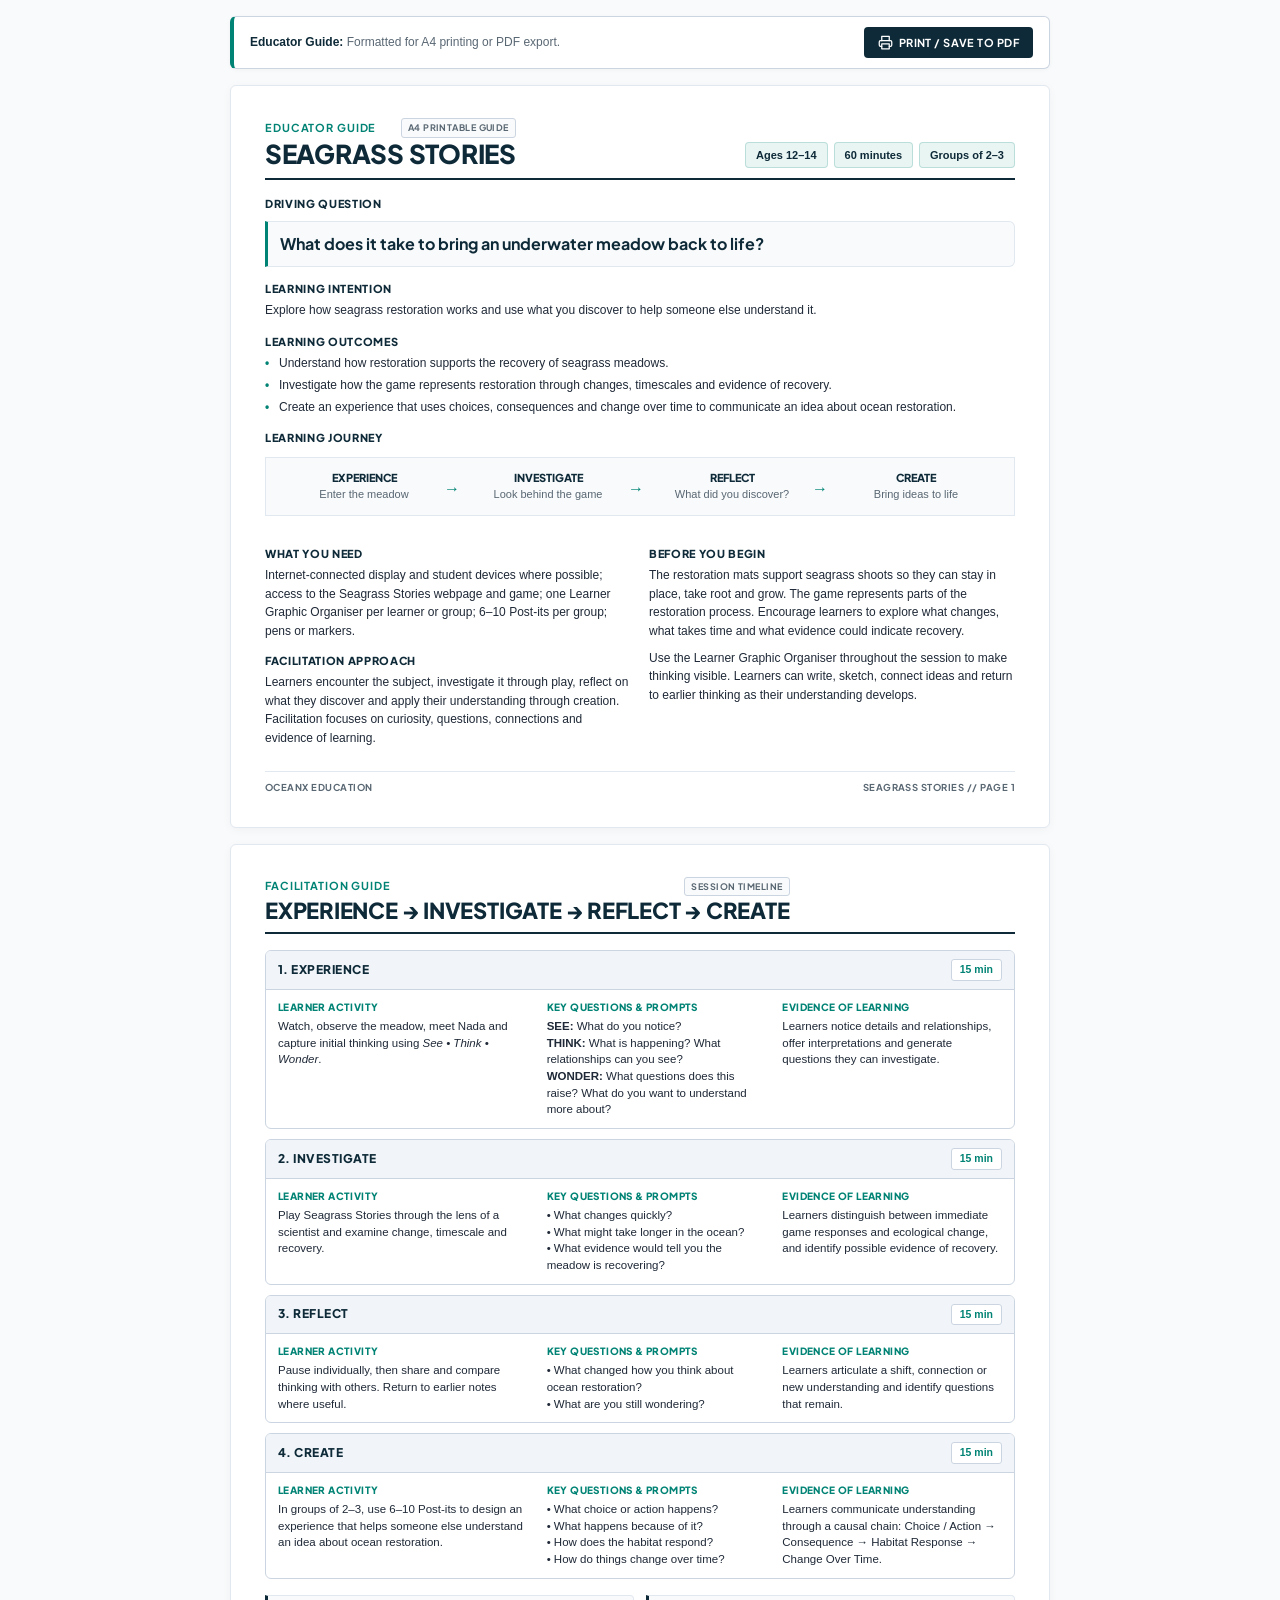
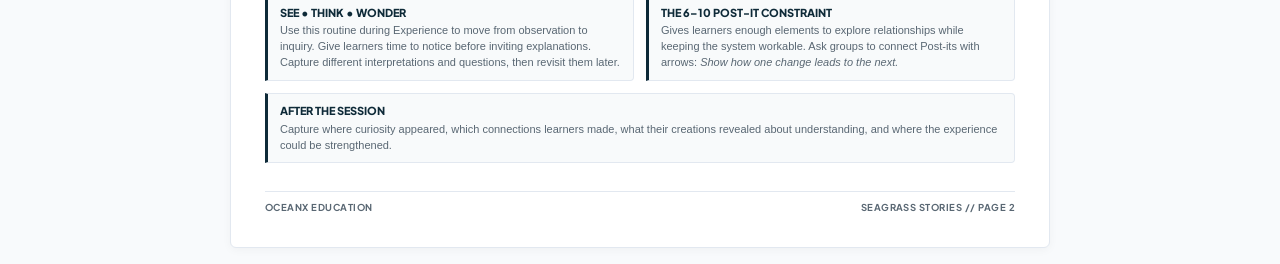
==== educatorguide.html @ f52afabc "Add printable activity pages" ====
<!DOCTYPE html>
<html lang="en-GB">
<head>
  <meta charset="UTF-8">
  <meta name="viewport" content="width=device-width, initial-scale=1.0">
  <title>Seagrass Stories – Educator Guide</title>
  <style>
    @import url('https://fonts.googleapis.com/css2?family=Plus+Jakarta+Sans:wght@500;600;700;800&display=swap');

    :root {
      --navy: #0e2a38;
      --teal: #008374;
      --teal-light: #e8f5f3;
      --card-bg: #f8fafb;
      --header-bg: #f1f5f9;
      --text: #1f2937;
      --text-muted: #596773;
      --border: #cbd5e1;
      --border-light: #e2e8f0;
      --font-heading: 'Zeist', 'Plus Jakarta Sans', Arial, sans-serif;
      --font-body: Arial, Helvetica, sans-serif;
    }

    * {
      box-sizing: border-box;
      margin: 0;
      padding: 0;
    }

    body {
      background-color: #f8fafc;
      color: var(--text);
      font-family: var(--font-body);
      line-height: 1.5;
      -webkit-print-color-adjust: exact;
      print-color-adjust: exact;
    }

    /* =========================================================
       SCREEN ACTION BAR (Disappears on Print)
       ========================================================= */
    .print-action-bar {
      max-width: 820px;
      margin: 16px auto 0 auto;
      padding: 10px 16px;
      background: #ffffff;
      border: 1px solid var(--border);
      border-left: 4px solid var(--teal);
      border-radius: 6px;
      display: flex;
      justify-content: space-between;
      align-items: center;
      gap: 12px;
      box-shadow: 0 1px 4px rgba(0, 0, 0, 0.04);
    }

    .action-text {
      font-size: 12px;
      color: var(--text-muted);
      line-height: 1.4;
    }

    .action-text strong {
      color: var(--navy);
    }

    .print-btn {
      display: inline-flex;
      align-items: center;
      gap: 6px;
      background: var(--navy);
      color: #ffffff;
      border: none;
      padding: 8px 14px;
      border-radius: 4px;
      font-family: var(--font-heading);
      font-size: 11px;
      font-weight: 700;
      letter-spacing: 0.04em;
      text-transform: uppercase;
      cursor: pointer;
      white-space: nowrap;
      transition: opacity 0.15s ease;
    }

    .print-btn:hover {
      opacity: 0.9;
    }

    /* Document Sheets */
    .sheet {
      width: 100%;
      max-width: 820px;
      background: #ffffff;
      margin: 16px auto;
      padding: 24px 20px;
      box-shadow: 0 2px 10px rgba(0, 0, 0, 0.04);
      border: 1px solid var(--border-light);
      border-radius: 6px;
      display: flex;
      flex-direction: column;
      justify-content: space-between;
    }

    /* Header */
    .header {
      border-bottom: 2px solid var(--navy);
      padding-bottom: 10px;
      margin-bottom: 16px;
      display: flex;
      flex-direction: column;
      gap: 6px;
    }

    .eyebrow-row {
      display: flex;
      justify-content: space-between;
      align-items: center;
      margin-bottom: 2px;
    }

    .eyebrow {
      font-family: var(--font-heading);
      font-size: 11px;
      font-weight: 700;
      letter-spacing: 0.08em;
      text-transform: uppercase;
      color: var(--teal);
    }

    .print-badge {
      font-family: var(--font-heading);
      font-size: 9px;
      font-weight: 700;
      letter-spacing: 0.05em;
      text-transform: uppercase;
      color: var(--text-muted);
      border: 1px solid var(--border);
      background: var(--card-bg);
      padding: 2px 6px;
      border-radius: 3px;
    }

    .main-title {
      font-family: var(--font-heading);
      font-size: 26px;
      font-weight: 800;
      text-transform: uppercase;
      letter-spacing: -0.01em;
      color: var(--navy);
      line-height: 1.1;
    }

    .meta-pills {
      display: flex;
      flex-wrap: wrap;
      gap: 6px;
    }

    .meta-pills span {
      font-size: 11px;
      font-weight: bold;
      color: var(--navy);
      background: var(--teal-light);
      padding: 4px 10px;
      border-radius: 4px;
      border: 1px solid rgba(0, 131, 116, 0.2);
    }

    /* Content Hierarchy */
    .section-label {
      font-family: var(--font-heading);
      font-size: 11px;
      font-weight: 800;
      text-transform: uppercase;
      letter-spacing: 0.06em;
      color: var(--navy);
      margin-top: 14px;
      margin-bottom: 4px;
    }

    .lead-question {
      font-family: var(--font-heading);
      font-size: 16px;
      font-weight: 700;
      color: var(--navy);
      background: var(--card-bg);
      border-left: 3px solid var(--teal);
      border-top: 1px solid var(--border-light);
      border-right: 1px solid var(--border-light);
      border-bottom: 1px solid var(--border-light);
      padding: 10px 12px;
      border-radius: 0 6px 6px 0;
      margin: 8px 0 14px 0;
    }

    .body-copy {
      font-size: 12px;
      color: var(--text);
      line-height: 1.55;
      margin-bottom: 8px;
    }

    .bullet-list {
      list-style: none;
      margin-bottom: 12px;
    }

    .bullet-list li {
      font-size: 12px;
      line-height: 1.5;
      position: relative;
      padding-left: 14px;
      margin-bottom: 4px;
    }

    .bullet-list li::before {
      content: "•";
      position: absolute;
      left: 0;
      color: var(--teal);
      font-weight: bold;
    }

    /* Learning Journey */
    .journey-strip {
      display: grid;
      grid-template-columns: 1fr;
      gap: 8px;
      margin: 10px 0 16px 0;
    }

    .journey-step {
      background: var(--card-bg);
      border-left: 3px solid var(--teal);
      border-top: 1px solid var(--border-light);
      border-right: 1px solid var(--border-light);
      border-bottom: 1px solid var(--border-light);
      padding: 10px 12px;
      border-radius: 4px;
      display: flex;
      justify-content: space-between;
      align-items: baseline;
    }

    .step-name {
      font-family: var(--font-heading);
      font-size: 11px;
      font-weight: 800;
      text-transform: uppercase;
      color: var(--navy);
    }

    .step-sub {
      font-size: 11px;
      color: var(--text-muted);
    }

    .two-col {
      display: flex;
      flex-direction: column;
      gap: 12px;
      margin-top: 10px;
    }

    /* Facilitation Sequence (Page 2) */
    .sequence-stack {
      display: flex;
      flex-direction: column;
      gap: 10px;
      margin: 12px 0 16px 0;
    }

    .phase-card {
      border: 1px solid var(--border);
      border-radius: 6px;
      overflow: hidden;
      background: #ffffff;
    }

    .phase-card-header {
      background: var(--header-bg);
      border-bottom: 1px solid var(--border);
      padding: 8px 12px;
      display: flex;
      justify-content: space-between;
      align-items: center;
    }

    .phase-card-title {
      font-family: var(--font-heading);
      font-size: 12px;
      font-weight: 800;
      text-transform: uppercase;
      letter-spacing: 0.04em;
      color: var(--navy);
    }

    .phase-card-time {
      font-size: 10.5px;
      font-weight: bold;
      color: var(--teal);
      background: #ffffff;
      padding: 2px 8px;
      border: 1px solid var(--border);
      border-radius: 3px;
    }

    .phase-card-body {
      display: flex;
      flex-direction: column;
      gap: 10px;
      padding: 10px 12px;
    }

    .col-label {
      font-family: var(--font-heading);
      font-size: 10px;
      font-weight: 800;
      text-transform: uppercase;
      color: var(--teal);
      letter-spacing: 0.04em;
      margin-bottom: 3px;
    }

    .col-content {
      font-size: 11.5px;
      line-height: 1.45;
      color: var(--text);
    }

    .notes-grid {
      display: flex;
      flex-direction: column;
      gap: 8px;
      margin-bottom: 12px;
    }

    .note-box {
      background: var(--card-bg);
      border: 1px solid var(--border-light);
      border-left: 3px solid var(--navy);
      border-radius: 0 4px 4px 0;
      padding: 9px 12px;
    }

    .note-box h3 {
      font-family: var(--font-heading);
      font-size: 11px;
      font-weight: 800;
      text-transform: uppercase;
      color: var(--navy);
      margin-bottom: 2px;
    }

    .note-box p {
      font-size: 11px;
      line-height: 1.45;
      color: var(--text-muted);
    }

    .doc-footer {
      border-top: 1px solid var(--border-light);
      padding-top: 8px;
      margin-top: 16px;
      font-family: var(--font-heading);
      font-size: 9.5px;
      font-weight: 700;
      text-transform: uppercase;
      letter-spacing: 0.05em;
      color: var(--text-muted);
      display: flex;
      justify-content: space-between;
    }

    /* Screen Desktop Breakpoint */
    @media screen and (min-width: 768px) {
      .sheet {
        padding: 32px 34px;
      }
      .header {
        flex-direction: row;
        justify-content: space-between;
        align-items: flex-end;
      }
      .eyebrow-row {
        gap: 12px;
      }
      .journey-strip {
        grid-template-columns: repeat(4, 1fr);
        background: var(--card-bg);
        border: 1px solid var(--border-light);
        padding: 10px;
      }
      .journey-step {
        background: transparent;
        border: none;
        display: block;
        text-align: center;
        position: relative;
        padding: 2px;
      }
      .journey-step:not(:last-child)::after {
        content: "→";
        position: absolute;
        right: -8px;
        top: 25%;
        color: var(--teal);
        font-weight: bold;
      }
      .two-col {
        display: grid;
        grid-template-columns: 1fr 1fr;
        gap: 18px;
      }
      .phase-card-body {
        display: grid;
        grid-template-columns: 1.15fr 1fr 1fr;
        gap: 16px;
      }
      .notes-grid {
        display: grid;
        grid-template-columns: 1fr 1fr;
        gap: 12px;
      }
    }

    /* Strictly 2 A4 Pages in Print */
    @page {
      size: A4 portrait;
      margin: 0;
    }

    @media print {
      body {
        background: transparent;
      }

      /* Hide Action Bar during print */
      .print-action-bar {
        display: none !important;
      }

      .sheet {
        width: 210mm;
        height: 297mm;
        min-height: 297mm;
        max-height: 297mm;
        padding: 14mm 16mm 12mm 16mm;
        margin: 0 auto;
        box-shadow: none;
        border: none;
        border-radius: 0;
        page-break-after: always;
        overflow: hidden;
      }
      .header {
        flex-direction: row !important;
        justify-content: space-between !important;
        align-items: flex-end !important;
      }
      .journey-strip {
        display: grid !important;
        grid-template-columns: repeat(4, 1fr) !important;
        background: var(--card-bg);
        border: 1px solid var(--border-light);
        padding: 8px;
      }
      .journey-step {
        display: block !important;
        background: transparent !important;
        border: none !important;
        text-align: center;
        position: relative;
      }
      .journey-step:not(:last-child)::after {
        content: "→";
        position: absolute;
        right: -8px;
        top: 25%;
        color: var(--teal);
        font-weight: bold;
      }
      .two-col {
        display: grid !important;
        grid-template-columns: 1fr 1fr !important;
        gap: 16px !important;
      }
      .phase-card-body {
        display: grid !important;
        grid-template-columns: 1.15fr 1fr 1fr !important;
        gap: 14px !important;
      }
      .notes-grid {
        display: grid !important;
        grid-template-columns: 1fr 1fr !important;
        gap: 10px !important;
      }
    }
  </style>
</head>
<body>

  <!-- SCREEN-ONLY ACTION BAR -->
  <aside class="print-action-bar" aria-label="Print controls">
    <div class="action-text">
      <strong>Educator Guide:</strong> Formatted for A4 printing or PDF export.
    </div>
    <button class="print-btn" onclick="window.print()">
      <svg width="15" height="15" viewBox="0 0 24 24" fill="none" stroke="currentColor" stroke-width="2" stroke-linecap="round" stroke-linejoin="round" aria-hidden="true">
        <polyline points="6 9 6 2 18 2 18 9"></polyline>
        <path d="M6 18H4a2 2 0 0 1-2-2v-5a2 2 0 0 1 2-2h16a2 2 0 0 1 2 2v5a2 2 0 0 1-2 2h-2"></path>
        <rect x="6" y="14" width="12" height="8"></rect>
      </svg>
      Print / Save to PDF
    </button>
  </aside>

  <!-- ================= GUIDE: PAGE 1 (OVERVIEW) ================= -->
  <main class="sheet">
    <div>
      <header class="header">
        <div>
          <div class="eyebrow-row">
            <div class="eyebrow">Educator Guide</div>
            <span class="print-badge">A4 Printable Guide</span>
          </div>
          <h1 class="main-title">Seagrass Stories</h1>
        </div>
        <div class="meta-pills">
          <span>Ages 12–14</span>
          <span>60 minutes</span>
          <span>Groups of 2–3</span>
        </div>
      </header>

      <div class="section-label">Driving question</div>
      <div class="lead-question">What does it take to bring an underwater meadow back to life?</div>

      <div class="section-label">Learning intention</div>
      <p class="body-copy">Explore how seagrass restoration works and use what you discover to help someone else understand it.</p>

      <div class="section-label">Learning outcomes</div>
      <ul class="bullet-list">
        <li>Understand how restoration supports the recovery of seagrass meadows.</li>
        <li>Investigate how the game represents restoration through changes, timescales and evidence of recovery.</li>
        <li>Create an experience that uses choices, consequences and change over time to communicate an idea about ocean restoration.</li>
      </ul>

      <div class="section-label">Learning journey</div>
      <div class="journey-strip">
        <div class="journey-step">
          <div class="step-name">Experience</div>
          <div class="step-sub">Enter the meadow</div>
        </div>
        <div class="journey-step">
          <div class="step-name">Investigate</div>
          <div class="step-sub">Look behind the game</div>
        </div>
        <div class="journey-step">
          <div class="step-name">Reflect</div>
          <div class="step-sub">What did you discover?</div>
        </div>
        <div class="journey-step">
          <div class="step-name">Create</div>
          <div class="step-sub">Bring ideas to life</div>
        </div>
      </div>

      <div class="two-col">
        <div>
          <div class="section-label">What you need</div>
          <p class="body-copy">Internet-connected display and student devices where possible; access to the Seagrass Stories webpage and game; one Learner Graphic Organiser per learner or group; 6–10 Post-its per group; pens or markers.</p>

          <div class="section-label" style="margin-top: 12px;">Facilitation approach</div>
          <p class="body-copy">Learners encounter the subject, investigate it through play, reflect on what they discover and apply their understanding through creation. Facilitation focuses on curiosity, questions, connections and evidence of learning.</p>
        </div>

        <div>
          <div class="section-label">Before you begin</div>
          <p class="body-copy">The restoration mats support seagrass shoots so they can stay in place, take root and grow. The game represents parts of the restoration process. Encourage learners to explore what changes, what takes time and what evidence could indicate recovery.</p>
          <p class="body-copy" style="margin-top: 8px;">Use the Learner Graphic Organiser throughout the session to make thinking visible. Learners can write, sketch, connect ideas and return to earlier thinking as their understanding develops.</p>
        </div>
      </div>
    </div>

    <footer class="doc-footer">
      <span>OceanX Education</span>
      <span>Seagrass Stories // Page 1</span>
    </footer>
  </main>

  <!-- ================= GUIDE: PAGE 2 (FACILITATION GUIDE) ================= -->
  <main class="sheet">
    <div>
      <header class="header">
        <div>
          <div class="eyebrow-row">
            <div class="eyebrow">Facilitation Guide</div>
            <span class="print-badge">Session Timeline</span>
          </div>
          <h1 class="main-title" style="font-size: 22px;">Experience → Investigate → Reflect → Create</h1>
        </div>
      </header>

      <div class="sequence-stack">
        <!-- 1 -->
        <div class="phase-card">
          <div class="phase-card-header">
            <span class="phase-card-title">1. Experience</span>
            <span class="phase-card-time">15 min</span>
          </div>
          <div class="phase-card-body">
            <div>
              <div class="col-label">Learner Activity</div>
              <div class="col-content">Watch, observe the meadow, meet Nada and capture initial thinking using <em>See • Think • Wonder</em>.</div>
            </div>
            <div>
              <div class="col-label">Key Questions & Prompts</div>
              <div class="col-content">
                <strong>SEE:</strong> What do you notice?<br>
                <strong>THINK:</strong> What is happening? What relationships can you see?<br>
                <strong>WONDER:</strong> What questions does this raise? What do you want to understand more about?
              </div>
            </div>
            <div>
              <div class="col-label">Evidence of Learning</div>
              <div class="col-content">Learners notice details and relationships, offer interpretations and generate questions they can investigate.</div>
            </div>
          </div>
        </div>

        <!-- 2 -->
        <div class="phase-card">
          <div class="phase-card-header">
            <span class="phase-card-title">2. Investigate</span>
            <span class="phase-card-time">15 min</span>
          </div>
          <div class="phase-card-body">
            <div>
              <div class="col-label">Learner Activity</div>
              <div class="col-content">Play Seagrass Stories through the lens of a scientist and examine change, timescale and recovery.</div>
            </div>
            <div>
              <div class="col-label">Key Questions & Prompts</div>
              <div class="col-content">
                • What changes quickly?<br>
                • What might take longer in the ocean?<br>
                • What evidence would tell you the meadow is recovering?
              </div>
            </div>
            <div>
              <div class="col-label">Evidence of Learning</div>
              <div class="col-content">Learners distinguish between immediate game responses and ecological change, and identify possible evidence of recovery.</div>
            </div>
          </div>
        </div>

        <!-- 3 -->
        <div class="phase-card">
          <div class="phase-card-header">
            <span class="phase-card-title">3. Reflect</span>
            <span class="phase-card-time">15 min</span>
          </div>
          <div class="phase-card-body">
            <div>
              <div class="col-label">Learner Activity</div>
              <div class="col-content">Pause individually, then share and compare thinking with others. Return to earlier notes where useful.</div>
            </div>
            <div>
              <div class="col-label">Key Questions & Prompts</div>
              <div class="col-content">
                • What changed how you think about ocean restoration?<br>
                • What are you still wondering?
              </div>
            </div>
            <div>
              <div class="col-label">Evidence of Learning</div>
              <div class="col-content">Learners articulate a shift, connection or new understanding and identify questions that remain.</div>
            </div>
          </div>
        </div>

        <!-- 4 -->
        <div class="phase-card">
          <div class="phase-card-header">
            <span class="phase-card-title">4. Create</span>
            <span class="phase-card-time">15 min</span>
          </div>
          <div class="phase-card-body">
            <div>
              <div class="col-label">Learner Activity</div>
              <div class="col-content">In groups of 2–3, use 6–10 Post-its to design an experience that helps someone else understand an idea about ocean restoration.</div>
            </div>
            <div>
              <div class="col-label">Key Questions & Prompts</div>
              <div class="col-content">
                • What choice or action happens?<br>
                • What happens because of it?<br>
                • How does the habitat respond?<br>
                • How do things change over time?
              </div>
            </div>
            <div>
              <div class="col-label">Evidence of Learning</div>
              <div class="col-content">Learners communicate understanding through a causal chain: Choice / Action → Consequence → Habitat Response → Change Over Time.</div>
            </div>
          </div>
        </div>
      </div>

      <div class="notes-grid">
        <div class="note-box">
          <h3>See • Think • Wonder</h3>
          <p>Use this routine during Experience to move from observation to inquiry. Give learners time to notice before inviting explanations. Capture different interpretations and questions, then revisit them later.</p>
        </div>
        <div class="note-box">
          <h3>The 6–10 Post-it Constraint</h3>
          <p>Gives learners enough elements to explore relationships while keeping the system workable. Ask groups to connect Post-its with arrows: <em>Show how one change leads to the next.</em></p>
        </div>
        <div class="note-box" style="grid-column: 1 / -1;">
          <h3>After the Session</h3>
          <p>Capture where curiosity appeared, which connections learners made, what their creations revealed about understanding, and where the experience could be strengthened.</p>
        </div>
      </div>
    </div>

    <footer class="doc-footer">
      <span>OceanX Education</span>
      <span>Seagrass Stories // Page 2</span>
    </footer>
  </main>

</body>
</html>
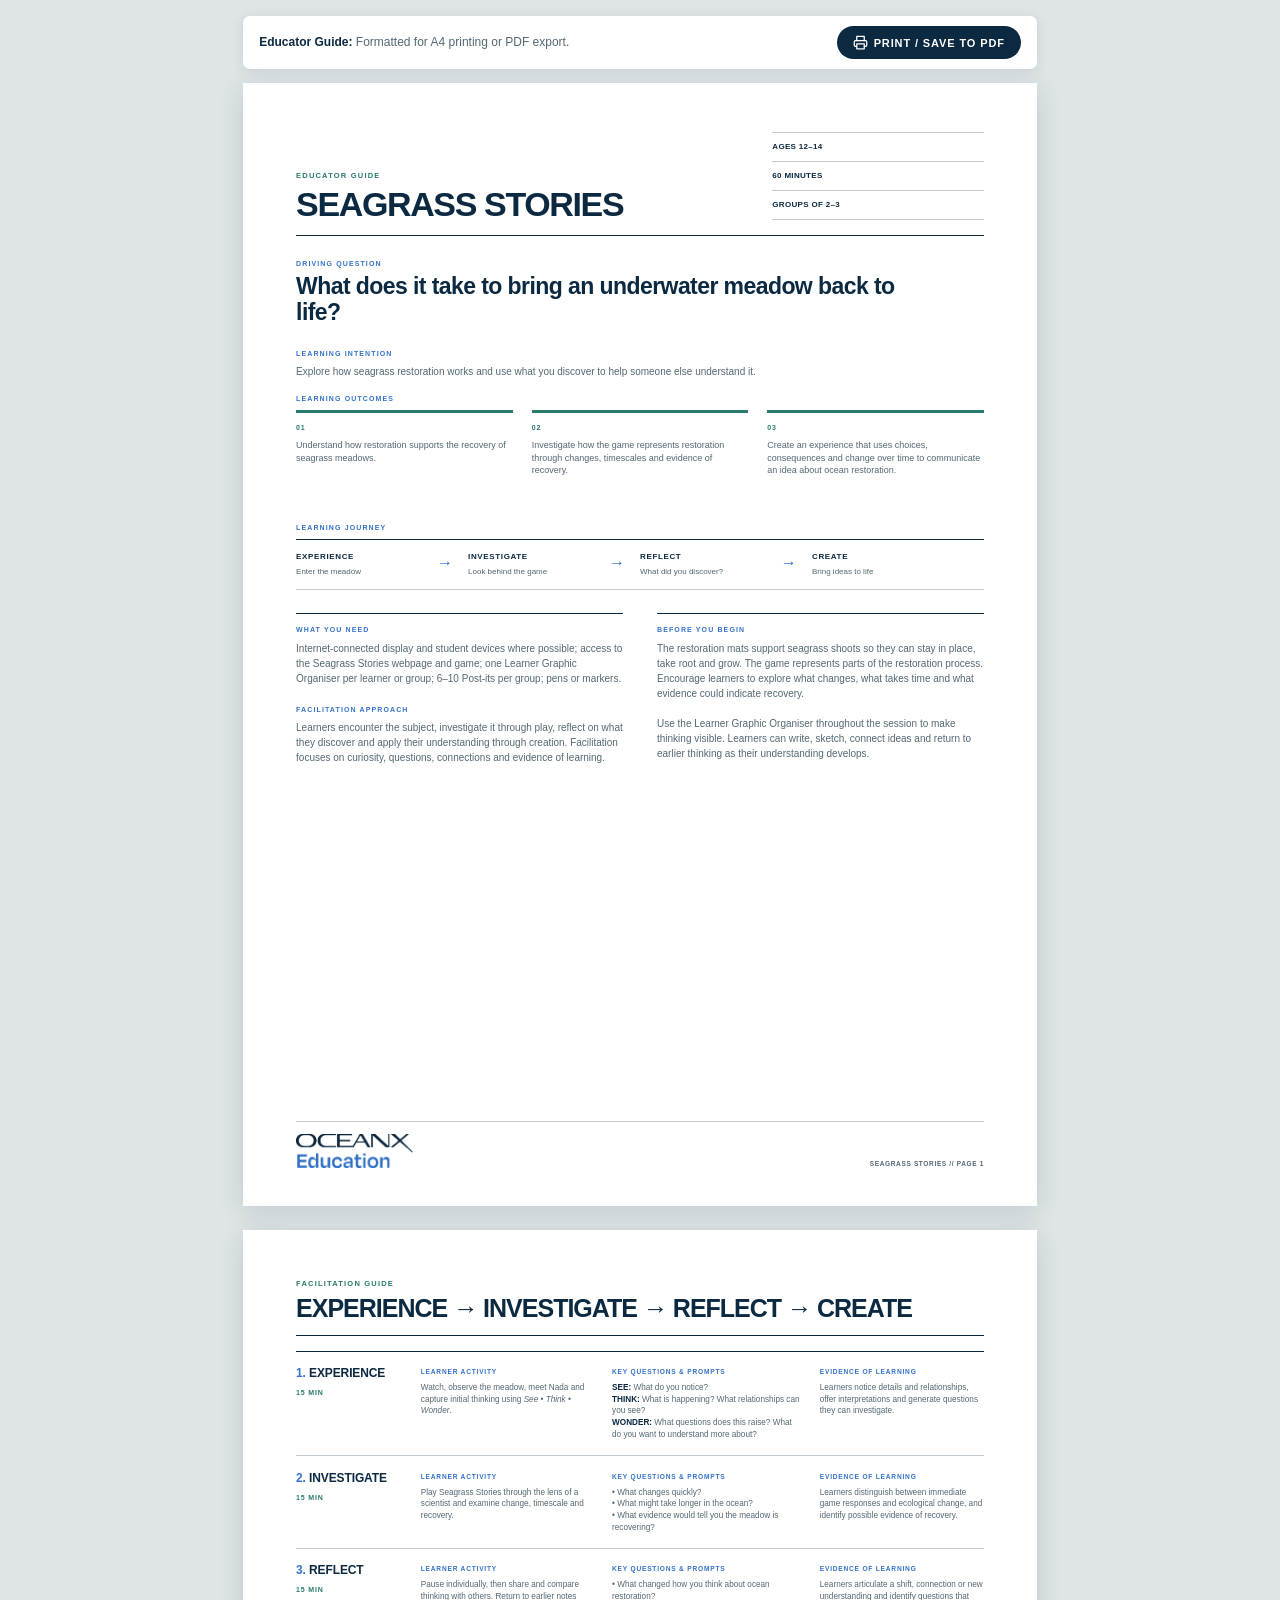
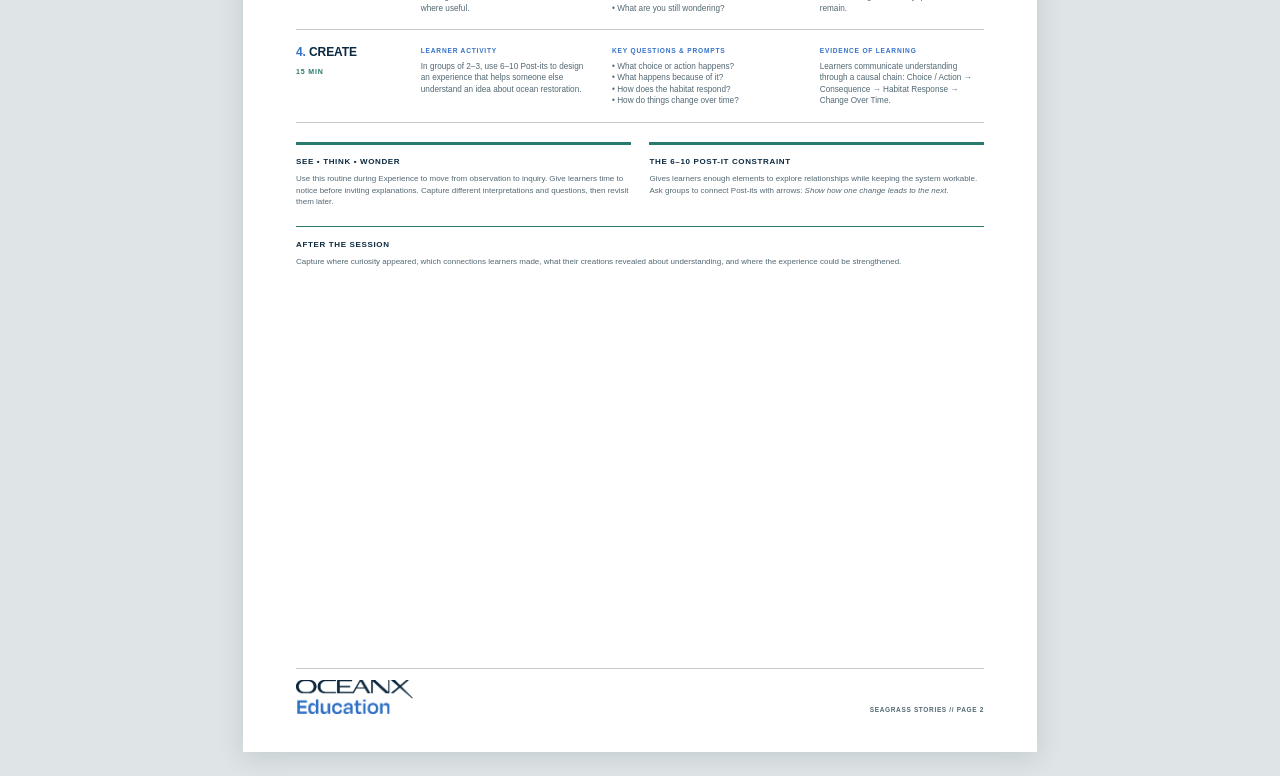
==== commit 7b327b25: "Add files via upload" ====
--- a/educatorguide.html
+++ b/educatorguide.html
@@ -498,6 +498,407 @@
       }
     }
   </style>
+  <style id="oceanx-editorial-redesign">
+    :root {
+      --navy: #0b2940;
+      --teal: #287b6d;
+      --blue: #3573c8;
+      --paper: #ffffff;
+      --wash: #f2f6f4;
+      --text: #0b2940;
+      --text-muted: #536873;
+      --border: rgba(11, 41, 64, .25);
+      --border-light: rgba(11, 41, 64, .14);
+      --font-heading: "Zeist", "Avenir Next", Avenir, Arial, sans-serif;
+      --font-body: "Zeist", "Avenir Next", Avenir, Arial, sans-serif;
+    }
+
+    body { background: #dfe5e6; color: var(--navy); line-height: 1.42; }
+
+    .print-action-bar {
+      width: min(210mm, calc(100% - 24px));
+      max-width: none;
+      border: 0;
+      border-radius: 7px;
+      box-shadow: 0 2px 12px rgba(11, 41, 64, .1);
+    }
+
+    .print-btn { border-radius: 99px; padding: 9px 16px; letter-spacing: .08em; }
+
+    .sheet {
+      position: relative;
+      width: 210mm;
+      max-width: none;
+      min-height: 297mm;
+      margin: 14px auto 24px;
+      padding: 13mm 14mm 10mm;
+      background: var(--paper);
+      border: 0;
+      border-radius: 0;
+      box-shadow: 0 5px 25px rgba(11, 41, 64, .14);
+    }
+
+    .header {
+      display: grid;
+      grid-template-columns: 1fr auto;
+      align-items: end;
+      gap: 10mm;
+      padding-bottom: 4mm;
+      margin-bottom: 6mm;
+      border-bottom: 1px solid var(--navy);
+    }
+
+    .eyebrow-row { display: block; }
+    .eyebrow {
+      margin-bottom: 2mm;
+      color: var(--teal);
+      font-size: 7.5px;
+      letter-spacing: .16em;
+    }
+    .print-badge { display: none; }
+
+    .main-title {
+      max-width: 120mm;
+      color: var(--navy);
+      font-size: 34px;
+      line-height: .92;
+      letter-spacing: -.04em;
+    }
+
+    .meta-pills {
+      width: 56mm;
+      display: grid;
+      gap: 0;
+      border-top: 1px solid var(--border);
+    }
+    .meta-pills span {
+      padding: 2.2mm 0;
+      background: transparent;
+      border: 0;
+      border-bottom: 1px solid var(--border);
+      border-radius: 0;
+      color: var(--navy);
+      font-size: 8px;
+      letter-spacing: .04em;
+      text-transform: uppercase;
+    }
+
+    .section-label {
+      margin: 0 0 1.5mm;
+      color: var(--blue);
+      font-size: 7px;
+      letter-spacing: .16em;
+    }
+
+    .lead-question {
+      max-width: 160mm;
+      margin: 0 0 6mm;
+      padding: 0;
+      background: transparent;
+      border: 0;
+      border-radius: 0;
+      color: var(--navy);
+      font-size: 23px;
+      line-height: 1.12;
+      letter-spacing: -.025em;
+    }
+
+    .body-copy { margin-bottom: 4mm; color: var(--text-muted); font-size: 10px; line-height: 1.5; }
+    .bullet-list { margin: 0 0 5mm; display: grid; grid-template-columns: repeat(3, 1fr); gap: 5mm; counter-reset: outcomes; }
+    .bullet-list li {
+      min-height: 25mm;
+      margin: 0;
+      padding: 3mm 0 0;
+      border-top: 3px solid var(--teal);
+      color: var(--text-muted);
+      font-size: 9px;
+      line-height: 1.42;
+      counter-increment: outcomes;
+    }
+    .bullet-list li::before {
+      content: "0" counter(outcomes);
+      position: static;
+      display: block;
+      margin-bottom: 2mm;
+      color: var(--teal);
+      font: 800 7px/1 var(--font-heading);
+      letter-spacing: .12em;
+    }
+
+    .journey-strip {
+      display: grid;
+      grid-template-columns: repeat(4, 1fr);
+      gap: 0;
+      margin: 0 0 6mm;
+      padding: 0;
+      background: transparent;
+      border-top: 1px solid var(--navy);
+      border-bottom: 1px solid var(--border);
+    }
+    .journey-step {
+      position: relative;
+      display: block;
+      padding: 3mm 3mm 3mm 0;
+      background: transparent;
+      border: 0;
+      border-radius: 0;
+      text-align: left;
+    }
+    .journey-step:not(:last-child)::after {
+      content: "→";
+      position: absolute;
+      top: 3.2mm;
+      right: 4mm;
+      color: var(--blue);
+      font-weight: 800;
+    }
+    .step-name { color: var(--navy); font-size: 8px; letter-spacing: .08em; }
+    .step-sub { margin-top: 1mm; color: var(--text-muted); font-size: 8px; }
+
+    .two-col { display: grid; grid-template-columns: 1fr 1fr; gap: 9mm; margin-top: 0; }
+    .two-col > div { padding-top: 3mm; border-top: 1px solid var(--navy); }
+    .two-col .section-label[style] { margin-top: 5mm !important; }
+
+    /* Page 2: facilitation sequence */
+    .sheet:nth-of-type(2) .header { grid-template-columns: 1fr; margin-bottom: 4mm; }
+    .sheet:nth-of-type(2) .main-title { max-width: none; font-size: 25px !important; }
+
+    .sequence-stack { gap: 0; margin: 0 0 5mm; border-top: 1px solid var(--navy); }
+    .phase-card {
+      display: grid;
+      grid-template-columns: 33mm 1fr;
+      background: transparent;
+      border: 0;
+      border-bottom: 1px solid var(--border);
+      border-radius: 0;
+      overflow: visible;
+    }
+    .phase-card-header {
+      display: block;
+      padding: 4mm 4mm 4mm 0;
+      background: transparent;
+      border: 0;
+    }
+    .phase-card-title {
+      display: block;
+      color: var(--navy);
+      font-size: 12px;
+      line-height: 1;
+      letter-spacing: -.01em;
+    }
+    .phase-card-title::first-letter { color: var(--blue); }
+    .phase-card-time {
+      display: inline-block;
+      margin-top: 2mm;
+      padding: 0;
+      background: transparent;
+      border: 0;
+      color: var(--teal);
+      font-size: 7px;
+      letter-spacing: .12em;
+      text-transform: uppercase;
+    }
+    .phase-card-body {
+      display: grid;
+      grid-template-columns: 1.05fr 1.15fr 1fr;
+      gap: 5mm;
+      padding: 4mm 0;
+    }
+    .col-label {
+      margin-bottom: 1.5mm;
+      color: var(--blue);
+      font-size: 6.6px;
+      letter-spacing: .12em;
+    }
+    .col-content { color: var(--text-muted); font-size: 8.2px; line-height: 1.42; }
+    .col-content strong { color: var(--navy); }
+
+    .notes-grid { display: grid; grid-template-columns: 1fr 1fr; gap: 5mm; margin: 0; }
+    .note-box {
+      padding: 3mm 0 0;
+      background: transparent;
+      border: 0;
+      border-top: 3px solid var(--teal);
+      border-radius: 0;
+    }
+    .note-box[style] { grid-column: 1 / -1 !important; border-top-width: 1px; }
+    .note-box h3 { margin-bottom: 1.5mm; font-size: 8px; letter-spacing: .08em; }
+    .note-box p { color: var(--text-muted); font-size: 8px; line-height: 1.42; }
+
+    .doc-footer {
+      min-height: 11mm;
+      align-items: flex-end;
+      padding-top: 3mm;
+      margin-top: 5mm;
+      border-top: 1px solid var(--border);
+      font-size: 6.5px;
+      letter-spacing: .1em;
+    }
+    .oceanx-footer-logo {
+      display: block;
+      width: 31mm;
+      height: 9mm;
+      background: url("[data-uri]") left bottom / contain no-repeat;
+      color: transparent;
+      font-size: 0;
+    }
+
+    @media screen and (min-width: 768px) {
+      .sheet { padding: 13mm 14mm 10mm; }
+      .header { display: grid; }
+      .journey-strip { padding: 0; background: transparent; border-left: 0; border-right: 0; }
+      .journey-step { text-align: left; padding: 3mm 3mm 3mm 0; }
+      .two-col { gap: 9mm; }
+      .phase-card-body { gap: 5mm; }
+      .notes-grid { gap: 5mm; }
+    }
+
+    /* Phone-first reading view. Print rules below remain A4-specific. */
+    @media screen and (max-width: 767px) {
+      body { background: #fff; }
+
+      .print-action-bar {
+        width: 100%;
+        margin: 0;
+        padding: 10px 14px;
+        border-radius: 0;
+        box-shadow: 0 1px 8px rgba(11, 41, 64, .1);
+      }
+      .action-text { font-size: 11px; }
+      .print-btn { padding: 9px 12px; font-size: 9px; }
+      .print-btn svg { display: none; }
+
+      .sheet {
+        width: 100%;
+        min-height: 0;
+        margin: 0;
+        padding: 30px 20px 24px;
+        overflow: visible;
+        box-shadow: none;
+        border-bottom: 8px solid var(--wash);
+      }
+
+      .header,
+      .sheet:nth-of-type(2) .header {
+        display: block;
+        margin-bottom: 28px;
+        padding-bottom: 20px;
+      }
+      .eyebrow { margin-bottom: 10px; font-size: 9px; }
+      .main-title { max-width: none; font-size: clamp(34px, 12vw, 48px); line-height: .94; }
+      .sheet:nth-of-type(2) .main-title { font-size: 25px !important; line-height: 1.06; }
+
+      .meta-pills {
+        width: 100%;
+        grid-template-columns: repeat(3, 1fr);
+        margin-top: 20px;
+      }
+      .meta-pills span {
+        padding: 10px 5px 10px 0;
+        font-size: 9px;
+      }
+
+      .section-label { margin-bottom: 8px; font-size: 9px; }
+      .lead-question { margin-bottom: 30px; font-size: 27px; line-height: 1.12; }
+      .body-copy { margin-bottom: 24px; font-size: 14px; line-height: 1.58; }
+
+      .bullet-list {
+        display: block;
+        margin-bottom: 28px;
+      }
+      .bullet-list li {
+        min-height: 0;
+        margin-bottom: 20px;
+        padding: 12px 0 0;
+        font-size: 14px;
+        line-height: 1.5;
+      }
+      .bullet-list li::before { margin-bottom: 8px; font-size: 9px; }
+
+      .journey-strip {
+        display: block;
+        margin-bottom: 30px;
+        border-bottom: 0;
+      }
+      .journey-step {
+        padding: 15px 28px 15px 0;
+        border-bottom: 1px solid var(--border);
+      }
+      .journey-step:not(:last-child)::after {
+        content: "↓";
+        top: 17px;
+        right: 4px;
+      }
+      .step-name { font-size: 11px; }
+      .step-sub { margin-top: 4px; font-size: 12px; }
+
+      .two-col { display: block; }
+      .two-col > div { margin-bottom: 28px; padding-top: 16px; }
+      .two-col .section-label[style] { margin-top: 26px !important; }
+
+      .sequence-stack { margin-bottom: 30px; }
+      .phase-card {
+        display: block;
+        padding: 22px 0;
+      }
+      .phase-card-header {
+        display: flex;
+        justify-content: space-between;
+        align-items: baseline;
+        padding: 0 0 18px;
+      }
+      .phase-card-title { font-size: 21px; }
+      .phase-card-time { margin-top: 0; font-size: 9px; }
+      .phase-card-body {
+        display: block;
+        padding: 0;
+      }
+      .phase-card-body > div {
+        padding: 15px 0;
+        border-top: 1px solid var(--border-light);
+      }
+      .col-label { margin-bottom: 7px; font-size: 9px; }
+      .col-content { font-size: 14px; line-height: 1.55; }
+
+      .notes-grid { display: block; }
+      .note-box,
+      .note-box[style] {
+        margin-bottom: 26px;
+        padding-top: 14px;
+      }
+      .note-box h3 { margin-bottom: 8px; font-size: 11px; }
+      .note-box p { font-size: 14px; line-height: 1.55; }
+
+      .doc-footer {
+        min-height: 46px;
+        margin-top: 28px;
+        padding-top: 14px;
+        font-size: 8px;
+      }
+      .oceanx-footer-logo { width: 112px; height: 33px; }
+    }
+
+    @media print {
+      body { background: transparent; }
+      .sheet {
+        width: 210mm;
+        height: 297mm;
+        min-height: 297mm;
+        max-height: 297mm;
+        padding: 13mm 14mm 10mm;
+        margin: 0;
+        background: #fff;
+        box-shadow: none;
+      }
+      .header { display: grid !important; grid-template-columns: 1fr auto !important; }
+      .sheet:nth-of-type(2) .header { grid-template-columns: 1fr !important; }
+      .journey-strip { padding: 0; background: transparent; border-left: 0; border-right: 0; }
+      .journey-step { text-align: left; padding: 3mm 3mm 3mm 0; }
+      .two-col { gap: 9mm !important; }
+      .phase-card-body { gap: 5mm !important; }
+      .notes-grid { gap: 5mm !important; }
+    }
+  </style>
 </head>
 <body>
 
@@ -585,7 +986,7 @@
     </div>
 
     <footer class="doc-footer">
-      <span>OceanX Education</span>
+      <span class="oceanx-footer-logo">OceanX Education</span>
       <span>Seagrass Stories // Page 1</span>
     </footer>
   </main>
@@ -726,10 +1127,10 @@
     </div>
 
     <footer class="doc-footer">
-      <span>OceanX Education</span>
+      <span class="oceanx-footer-logo">OceanX Education</span>
       <span>Seagrass Stories // Page 2</span>
     </footer>
   </main>
 
 </body>
-</html>+</html>
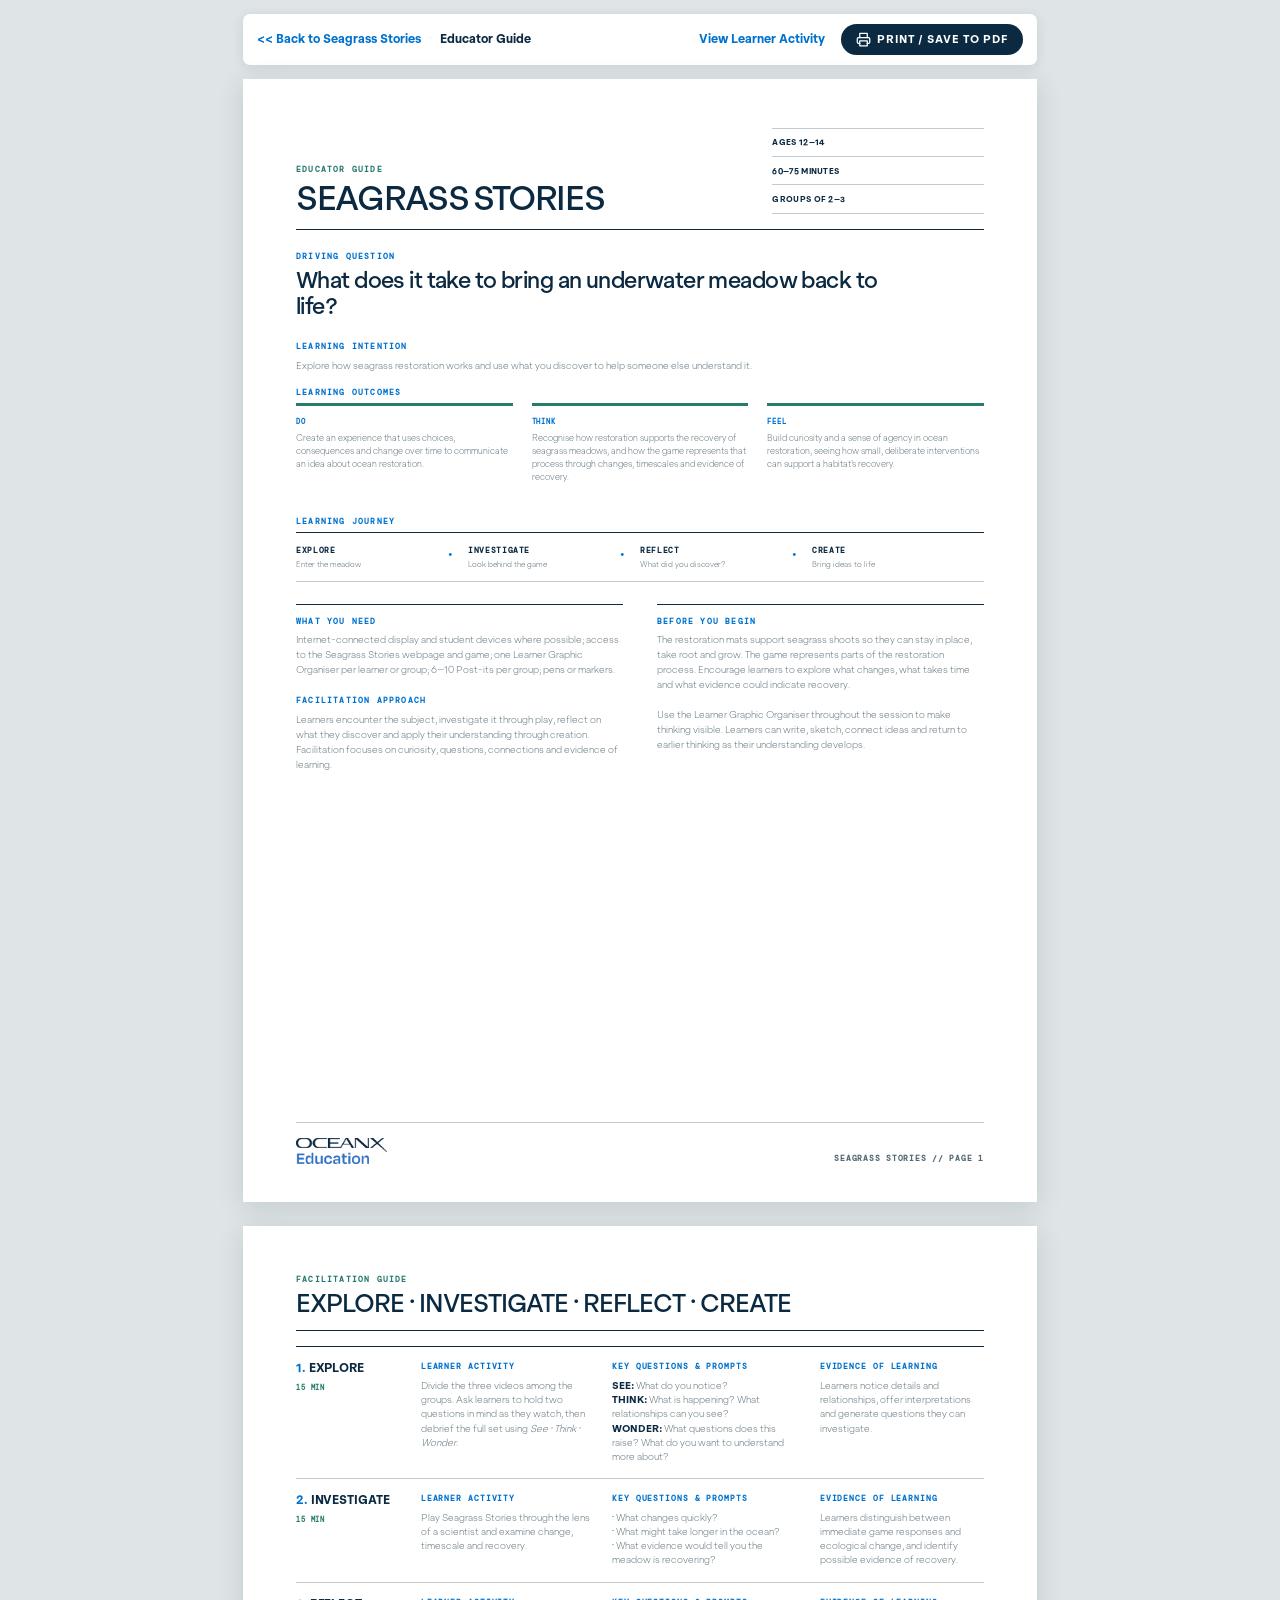
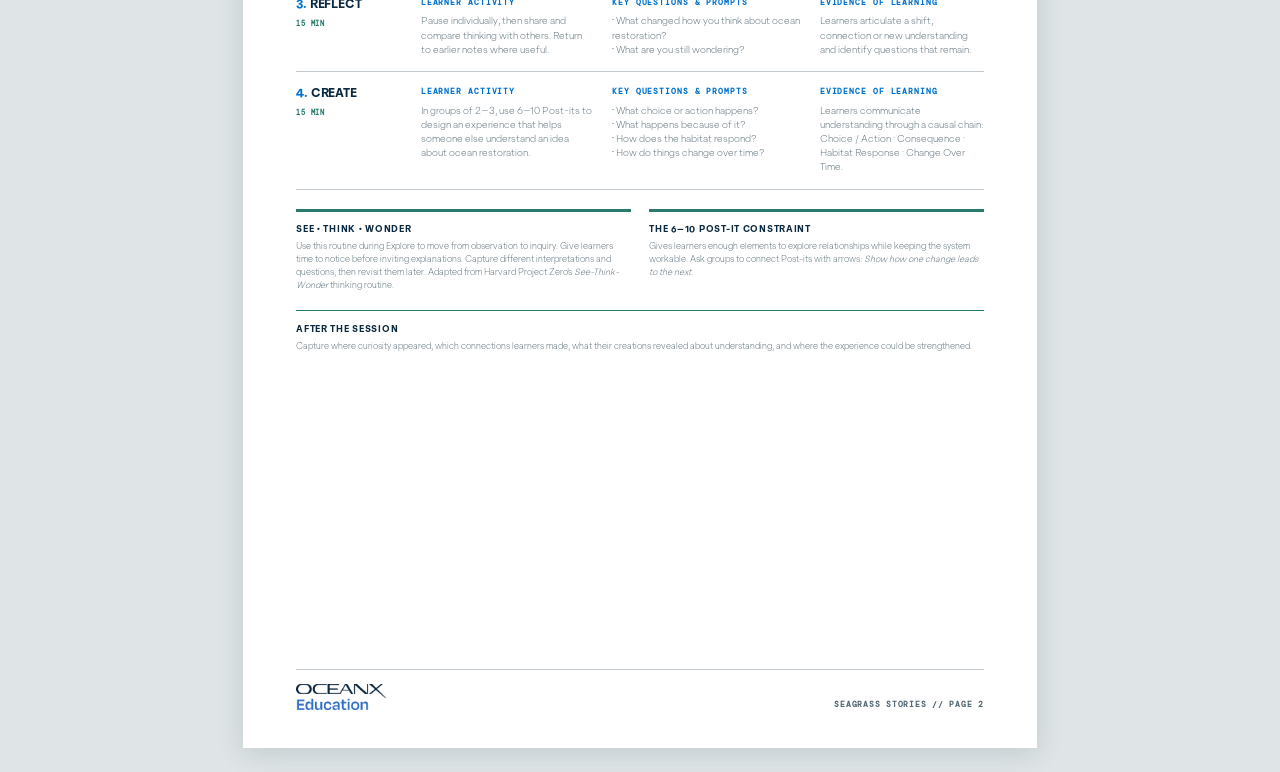
==== commit a65e37fa: "Merge pull request #2 from pavmakerspace/main Updated files" ====
--- a/educatorguide.html
+++ b/educatorguide.html
@@ -4,909 +4,19 @@
   <meta charset="UTF-8">
   <meta name="viewport" content="width=device-width, initial-scale=1.0">
   <title>Seagrass Stories – Educator Guide</title>
-  <style>
-    @import url('https://fonts.googleapis.com/css2?family=Plus+Jakarta+Sans:wght@500;600;700;800&display=swap');
-
-    :root {
-      --navy: #0e2a38;
-      --teal: #008374;
-      --teal-light: #e8f5f3;
-      --card-bg: #f8fafb;
-      --header-bg: #f1f5f9;
-      --text: #1f2937;
-      --text-muted: #596773;
-      --border: #cbd5e1;
-      --border-light: #e2e8f0;
-      --font-heading: 'Zeist', 'Plus Jakarta Sans', Arial, sans-serif;
-      --font-body: Arial, Helvetica, sans-serif;
-    }
-
-    * {
-      box-sizing: border-box;
-      margin: 0;
-      padding: 0;
-    }
-
-    body {
-      background-color: #f8fafc;
-      color: var(--text);
-      font-family: var(--font-body);
-      line-height: 1.5;
-      -webkit-print-color-adjust: exact;
-      print-color-adjust: exact;
-    }
-
-    /* =========================================================
-       SCREEN ACTION BAR (Disappears on Print)
-       ========================================================= */
-    .print-action-bar {
-      max-width: 820px;
-      margin: 16px auto 0 auto;
-      padding: 10px 16px;
-      background: #ffffff;
-      border: 1px solid var(--border);
-      border-left: 4px solid var(--teal);
-      border-radius: 6px;
-      display: flex;
-      justify-content: space-between;
-      align-items: center;
-      gap: 12px;
-      box-shadow: 0 1px 4px rgba(0, 0, 0, 0.04);
-    }
-
-    .action-text {
-      font-size: 12px;
-      color: var(--text-muted);
-      line-height: 1.4;
-    }
-
-    .action-text strong {
-      color: var(--navy);
-    }
-
-    .print-btn {
-      display: inline-flex;
-      align-items: center;
-      gap: 6px;
-      background: var(--navy);
-      color: #ffffff;
-      border: none;
-      padding: 8px 14px;
-      border-radius: 4px;
-      font-family: var(--font-heading);
-      font-size: 11px;
-      font-weight: 700;
-      letter-spacing: 0.04em;
-      text-transform: uppercase;
-      cursor: pointer;
-      white-space: nowrap;
-      transition: opacity 0.15s ease;
-    }
-
-    .print-btn:hover {
-      opacity: 0.9;
-    }
-
-    /* Document Sheets */
-    .sheet {
-      width: 100%;
-      max-width: 820px;
-      background: #ffffff;
-      margin: 16px auto;
-      padding: 24px 20px;
-      box-shadow: 0 2px 10px rgba(0, 0, 0, 0.04);
-      border: 1px solid var(--border-light);
-      border-radius: 6px;
-      display: flex;
-      flex-direction: column;
-      justify-content: space-between;
-    }
-
-    /* Header */
-    .header {
-      border-bottom: 2px solid var(--navy);
-      padding-bottom: 10px;
-      margin-bottom: 16px;
-      display: flex;
-      flex-direction: column;
-      gap: 6px;
-    }
-
-    .eyebrow-row {
-      display: flex;
-      justify-content: space-between;
-      align-items: center;
-      margin-bottom: 2px;
-    }
-
-    .eyebrow {
-      font-family: var(--font-heading);
-      font-size: 11px;
-      font-weight: 700;
-      letter-spacing: 0.08em;
-      text-transform: uppercase;
-      color: var(--teal);
-    }
-
-    .print-badge {
-      font-family: var(--font-heading);
-      font-size: 9px;
-      font-weight: 700;
-      letter-spacing: 0.05em;
-      text-transform: uppercase;
-      color: var(--text-muted);
-      border: 1px solid var(--border);
-      background: var(--card-bg);
-      padding: 2px 6px;
-      border-radius: 3px;
-    }
-
-    .main-title {
-      font-family: var(--font-heading);
-      font-size: 26px;
-      font-weight: 800;
-      text-transform: uppercase;
-      letter-spacing: -0.01em;
-      color: var(--navy);
-      line-height: 1.1;
-    }
-
-    .meta-pills {
-      display: flex;
-      flex-wrap: wrap;
-      gap: 6px;
-    }
-
-    .meta-pills span {
-      font-size: 11px;
-      font-weight: bold;
-      color: var(--navy);
-      background: var(--teal-light);
-      padding: 4px 10px;
-      border-radius: 4px;
-      border: 1px solid rgba(0, 131, 116, 0.2);
-    }
-
-    /* Content Hierarchy */
-    .section-label {
-      font-family: var(--font-heading);
-      font-size: 11px;
-      font-weight: 800;
-      text-transform: uppercase;
-      letter-spacing: 0.06em;
-      color: var(--navy);
-      margin-top: 14px;
-      margin-bottom: 4px;
-    }
-
-    .lead-question {
-      font-family: var(--font-heading);
-      font-size: 16px;
-      font-weight: 700;
-      color: var(--navy);
-      background: var(--card-bg);
-      border-left: 3px solid var(--teal);
-      border-top: 1px solid var(--border-light);
-      border-right: 1px solid var(--border-light);
-      border-bottom: 1px solid var(--border-light);
-      padding: 10px 12px;
-      border-radius: 0 6px 6px 0;
-      margin: 8px 0 14px 0;
-    }
-
-    .body-copy {
-      font-size: 12px;
-      color: var(--text);
-      line-height: 1.55;
-      margin-bottom: 8px;
-    }
-
-    .bullet-list {
-      list-style: none;
-      margin-bottom: 12px;
-    }
-
-    .bullet-list li {
-      font-size: 12px;
-      line-height: 1.5;
-      position: relative;
-      padding-left: 14px;
-      margin-bottom: 4px;
-    }
-
-    .bullet-list li::before {
-      content: "•";
-      position: absolute;
-      left: 0;
-      color: var(--teal);
-      font-weight: bold;
-    }
-
-    /* Learning Journey */
-    .journey-strip {
-      display: grid;
-      grid-template-columns: 1fr;
-      gap: 8px;
-      margin: 10px 0 16px 0;
-    }
-
-    .journey-step {
-      background: var(--card-bg);
-      border-left: 3px solid var(--teal);
-      border-top: 1px solid var(--border-light);
-      border-right: 1px solid var(--border-light);
-      border-bottom: 1px solid var(--border-light);
-      padding: 10px 12px;
-      border-radius: 4px;
-      display: flex;
-      justify-content: space-between;
-      align-items: baseline;
-    }
-
-    .step-name {
-      font-family: var(--font-heading);
-      font-size: 11px;
-      font-weight: 800;
-      text-transform: uppercase;
-      color: var(--navy);
-    }
-
-    .step-sub {
-      font-size: 11px;
-      color: var(--text-muted);
-    }
-
-    .two-col {
-      display: flex;
-      flex-direction: column;
-      gap: 12px;
-      margin-top: 10px;
-    }
-
-    /* Facilitation Sequence (Page 2) */
-    .sequence-stack {
-      display: flex;
-      flex-direction: column;
-      gap: 10px;
-      margin: 12px 0 16px 0;
-    }
-
-    .phase-card {
-      border: 1px solid var(--border);
-      border-radius: 6px;
-      overflow: hidden;
-      background: #ffffff;
-    }
-
-    .phase-card-header {
-      background: var(--header-bg);
-      border-bottom: 1px solid var(--border);
-      padding: 8px 12px;
-      display: flex;
-      justify-content: space-between;
-      align-items: center;
-    }
-
-    .phase-card-title {
-      font-family: var(--font-heading);
-      font-size: 12px;
-      font-weight: 800;
-      text-transform: uppercase;
-      letter-spacing: 0.04em;
-      color: var(--navy);
-    }
-
-    .phase-card-time {
-      font-size: 10.5px;
-      font-weight: bold;
-      color: var(--teal);
-      background: #ffffff;
-      padding: 2px 8px;
-      border: 1px solid var(--border);
-      border-radius: 3px;
-    }
-
-    .phase-card-body {
-      display: flex;
-      flex-direction: column;
-      gap: 10px;
-      padding: 10px 12px;
-    }
-
-    .col-label {
-      font-family: var(--font-heading);
-      font-size: 10px;
-      font-weight: 800;
-      text-transform: uppercase;
-      color: var(--teal);
-      letter-spacing: 0.04em;
-      margin-bottom: 3px;
-    }
-
-    .col-content {
-      font-size: 11.5px;
-      line-height: 1.45;
-      color: var(--text);
-    }
-
-    .notes-grid {
-      display: flex;
-      flex-direction: column;
-      gap: 8px;
-      margin-bottom: 12px;
-    }
-
-    .note-box {
-      background: var(--card-bg);
-      border: 1px solid var(--border-light);
-      border-left: 3px solid var(--navy);
-      border-radius: 0 4px 4px 0;
-      padding: 9px 12px;
-    }
-
-    .note-box h3 {
-      font-family: var(--font-heading);
-      font-size: 11px;
-      font-weight: 800;
-      text-transform: uppercase;
-      color: var(--navy);
-      margin-bottom: 2px;
-    }
-
-    .note-box p {
-      font-size: 11px;
-      line-height: 1.45;
-      color: var(--text-muted);
-    }
-
-    .doc-footer {
-      border-top: 1px solid var(--border-light);
-      padding-top: 8px;
-      margin-top: 16px;
-      font-family: var(--font-heading);
-      font-size: 9.5px;
-      font-weight: 700;
-      text-transform: uppercase;
-      letter-spacing: 0.05em;
-      color: var(--text-muted);
-      display: flex;
-      justify-content: space-between;
-    }
-
-    /* Screen Desktop Breakpoint */
-    @media screen and (min-width: 768px) {
-      .sheet {
-        padding: 32px 34px;
-      }
-      .header {
-        flex-direction: row;
-        justify-content: space-between;
-        align-items: flex-end;
-      }
-      .eyebrow-row {
-        gap: 12px;
-      }
-      .journey-strip {
-        grid-template-columns: repeat(4, 1fr);
-        background: var(--card-bg);
-        border: 1px solid var(--border-light);
-        padding: 10px;
-      }
-      .journey-step {
-        background: transparent;
-        border: none;
-        display: block;
-        text-align: center;
-        position: relative;
-        padding: 2px;
-      }
-      .journey-step:not(:last-child)::after {
-        content: "→";
-        position: absolute;
-        right: -8px;
-        top: 25%;
-        color: var(--teal);
-        font-weight: bold;
-      }
-      .two-col {
-        display: grid;
-        grid-template-columns: 1fr 1fr;
-        gap: 18px;
-      }
-      .phase-card-body {
-        display: grid;
-        grid-template-columns: 1.15fr 1fr 1fr;
-        gap: 16px;
-      }
-      .notes-grid {
-        display: grid;
-        grid-template-columns: 1fr 1fr;
-        gap: 12px;
-      }
-    }
-
-    /* Strictly 2 A4 Pages in Print */
-    @page {
-      size: A4 portrait;
-      margin: 0;
-    }
-
-    @media print {
-      body {
-        background: transparent;
-      }
-
-      /* Hide Action Bar during print */
-      .print-action-bar {
-        display: none !important;
-      }
-
-      .sheet {
-        width: 210mm;
-        height: 297mm;
-        min-height: 297mm;
-        max-height: 297mm;
-        padding: 14mm 16mm 12mm 16mm;
-        margin: 0 auto;
-        box-shadow: none;
-        border: none;
-        border-radius: 0;
-        page-break-after: always;
-        overflow: hidden;
-      }
-      .header {
-        flex-direction: row !important;
-        justify-content: space-between !important;
-        align-items: flex-end !important;
-      }
-      .journey-strip {
-        display: grid !important;
-        grid-template-columns: repeat(4, 1fr) !important;
-        background: var(--card-bg);
-        border: 1px solid var(--border-light);
-        padding: 8px;
-      }
-      .journey-step {
-        display: block !important;
-        background: transparent !important;
-        border: none !important;
-        text-align: center;
-        position: relative;
-      }
-      .journey-step:not(:last-child)::after {
-        content: "→";
-        position: absolute;
-        right: -8px;
-        top: 25%;
-        color: var(--teal);
-        font-weight: bold;
-      }
-      .two-col {
-        display: grid !important;
-        grid-template-columns: 1fr 1fr !important;
-        gap: 16px !important;
-      }
-      .phase-card-body {
-        display: grid !important;
-        grid-template-columns: 1.15fr 1fr 1fr !important;
-        gap: 14px !important;
-      }
-      .notes-grid {
-        display: grid !important;
-        grid-template-columns: 1fr 1fr !important;
-        gap: 10px !important;
-      }
-    }
-  </style>
-  <style id="oceanx-editorial-redesign">
-    :root {
-      --navy: #0b2940;
-      --teal: #287b6d;
-      --blue: #3573c8;
-      --paper: #ffffff;
-      --wash: #f2f6f4;
-      --text: #0b2940;
-      --text-muted: #536873;
-      --border: rgba(11, 41, 64, .25);
-      --border-light: rgba(11, 41, 64, .14);
-      --font-heading: "Zeist", "Avenir Next", Avenir, Arial, sans-serif;
-      --font-body: "Zeist", "Avenir Next", Avenir, Arial, sans-serif;
-    }
-
-    body { background: #dfe5e6; color: var(--navy); line-height: 1.42; }
-
-    .print-action-bar {
-      width: min(210mm, calc(100% - 24px));
-      max-width: none;
-      border: 0;
-      border-radius: 7px;
-      box-shadow: 0 2px 12px rgba(11, 41, 64, .1);
-    }
-
-    .print-btn { border-radius: 99px; padding: 9px 16px; letter-spacing: .08em; }
-
-    .sheet {
-      position: relative;
-      width: 210mm;
-      max-width: none;
-      min-height: 297mm;
-      margin: 14px auto 24px;
-      padding: 13mm 14mm 10mm;
-      background: var(--paper);
-      border: 0;
-      border-radius: 0;
-      box-shadow: 0 5px 25px rgba(11, 41, 64, .14);
-    }
-
-    .header {
-      display: grid;
-      grid-template-columns: 1fr auto;
-      align-items: end;
-      gap: 10mm;
-      padding-bottom: 4mm;
-      margin-bottom: 6mm;
-      border-bottom: 1px solid var(--navy);
-    }
-
-    .eyebrow-row { display: block; }
-    .eyebrow {
-      margin-bottom: 2mm;
-      color: var(--teal);
-      font-size: 7.5px;
-      letter-spacing: .16em;
-    }
-    .print-badge { display: none; }
-
-    .main-title {
-      max-width: 120mm;
-      color: var(--navy);
-      font-size: 34px;
-      line-height: .92;
-      letter-spacing: -.04em;
-    }
-
-    .meta-pills {
-      width: 56mm;
-      display: grid;
-      gap: 0;
-      border-top: 1px solid var(--border);
-    }
-    .meta-pills span {
-      padding: 2.2mm 0;
-      background: transparent;
-      border: 0;
-      border-bottom: 1px solid var(--border);
-      border-radius: 0;
-      color: var(--navy);
-      font-size: 8px;
-      letter-spacing: .04em;
-      text-transform: uppercase;
-    }
-
-    .section-label {
-      margin: 0 0 1.5mm;
-      color: var(--blue);
-      font-size: 7px;
-      letter-spacing: .16em;
-    }
-
-    .lead-question {
-      max-width: 160mm;
-      margin: 0 0 6mm;
-      padding: 0;
-      background: transparent;
-      border: 0;
-      border-radius: 0;
-      color: var(--navy);
-      font-size: 23px;
-      line-height: 1.12;
-      letter-spacing: -.025em;
-    }
-
-    .body-copy { margin-bottom: 4mm; color: var(--text-muted); font-size: 10px; line-height: 1.5; }
-    .bullet-list { margin: 0 0 5mm; display: grid; grid-template-columns: repeat(3, 1fr); gap: 5mm; counter-reset: outcomes; }
-    .bullet-list li {
-      min-height: 25mm;
-      margin: 0;
-      padding: 3mm 0 0;
-      border-top: 3px solid var(--teal);
-      color: var(--text-muted);
-      font-size: 9px;
-      line-height: 1.42;
-      counter-increment: outcomes;
-    }
-    .bullet-list li::before {
-      content: "0" counter(outcomes);
-      position: static;
-      display: block;
-      margin-bottom: 2mm;
-      color: var(--teal);
-      font: 800 7px/1 var(--font-heading);
-      letter-spacing: .12em;
-    }
-
-    .journey-strip {
-      display: grid;
-      grid-template-columns: repeat(4, 1fr);
-      gap: 0;
-      margin: 0 0 6mm;
-      padding: 0;
-      background: transparent;
-      border-top: 1px solid var(--navy);
-      border-bottom: 1px solid var(--border);
-    }
-    .journey-step {
-      position: relative;
-      display: block;
-      padding: 3mm 3mm 3mm 0;
-      background: transparent;
-      border: 0;
-      border-radius: 0;
-      text-align: left;
-    }
-    .journey-step:not(:last-child)::after {
-      content: "→";
-      position: absolute;
-      top: 3.2mm;
-      right: 4mm;
-      color: var(--blue);
-      font-weight: 800;
-    }
-    .step-name { color: var(--navy); font-size: 8px; letter-spacing: .08em; }
-    .step-sub { margin-top: 1mm; color: var(--text-muted); font-size: 8px; }
-
-    .two-col { display: grid; grid-template-columns: 1fr 1fr; gap: 9mm; margin-top: 0; }
-    .two-col > div { padding-top: 3mm; border-top: 1px solid var(--navy); }
-    .two-col .section-label[style] { margin-top: 5mm !important; }
-
-    /* Page 2: facilitation sequence */
-    .sheet:nth-of-type(2) .header { grid-template-columns: 1fr; margin-bottom: 4mm; }
-    .sheet:nth-of-type(2) .main-title { max-width: none; font-size: 25px !important; }
-
-    .sequence-stack { gap: 0; margin: 0 0 5mm; border-top: 1px solid var(--navy); }
-    .phase-card {
-      display: grid;
-      grid-template-columns: 33mm 1fr;
-      background: transparent;
-      border: 0;
-      border-bottom: 1px solid var(--border);
-      border-radius: 0;
-      overflow: visible;
-    }
-    .phase-card-header {
-      display: block;
-      padding: 4mm 4mm 4mm 0;
-      background: transparent;
-      border: 0;
-    }
-    .phase-card-title {
-      display: block;
-      color: var(--navy);
-      font-size: 12px;
-      line-height: 1;
-      letter-spacing: -.01em;
-    }
-    .phase-card-title::first-letter { color: var(--blue); }
-    .phase-card-time {
-      display: inline-block;
-      margin-top: 2mm;
-      padding: 0;
-      background: transparent;
-      border: 0;
-      color: var(--teal);
-      font-size: 7px;
-      letter-spacing: .12em;
-      text-transform: uppercase;
-    }
-    .phase-card-body {
-      display: grid;
-      grid-template-columns: 1.05fr 1.15fr 1fr;
-      gap: 5mm;
-      padding: 4mm 0;
-    }
-    .col-label {
-      margin-bottom: 1.5mm;
-      color: var(--blue);
-      font-size: 6.6px;
-      letter-spacing: .12em;
-    }
-    .col-content { color: var(--text-muted); font-size: 8.2px; line-height: 1.42; }
-    .col-content strong { color: var(--navy); }
-
-    .notes-grid { display: grid; grid-template-columns: 1fr 1fr; gap: 5mm; margin: 0; }
-    .note-box {
-      padding: 3mm 0 0;
-      background: transparent;
-      border: 0;
-      border-top: 3px solid var(--teal);
-      border-radius: 0;
-    }
-    .note-box[style] { grid-column: 1 / -1 !important; border-top-width: 1px; }
-    .note-box h3 { margin-bottom: 1.5mm; font-size: 8px; letter-spacing: .08em; }
-    .note-box p { color: var(--text-muted); font-size: 8px; line-height: 1.42; }
-
-    .doc-footer {
-      min-height: 11mm;
-      align-items: flex-end;
-      padding-top: 3mm;
-      margin-top: 5mm;
-      border-top: 1px solid var(--border);
-      font-size: 6.5px;
-      letter-spacing: .1em;
-    }
-    .oceanx-footer-logo {
-      display: block;
-      width: 31mm;
-      height: 9mm;
-      background: url("[data-uri]") left bottom / contain no-repeat;
-      color: transparent;
-      font-size: 0;
-    }
-
-    @media screen and (min-width: 768px) {
-      .sheet { padding: 13mm 14mm 10mm; }
-      .header { display: grid; }
-      .journey-strip { padding: 0; background: transparent; border-left: 0; border-right: 0; }
-      .journey-step { text-align: left; padding: 3mm 3mm 3mm 0; }
-      .two-col { gap: 9mm; }
-      .phase-card-body { gap: 5mm; }
-      .notes-grid { gap: 5mm; }
-    }
-
-    /* Phone-first reading view. Print rules below remain A4-specific. */
-    @media screen and (max-width: 767px) {
-      body { background: #fff; }
-
-      .print-action-bar {
-        width: 100%;
-        margin: 0;
-        padding: 10px 14px;
-        border-radius: 0;
-        box-shadow: 0 1px 8px rgba(11, 41, 64, .1);
-      }
-      .action-text { font-size: 11px; }
-      .print-btn { padding: 9px 12px; font-size: 9px; }
-      .print-btn svg { display: none; }
-
-      .sheet {
-        width: 100%;
-        min-height: 0;
-        margin: 0;
-        padding: 30px 20px 24px;
-        overflow: visible;
-        box-shadow: none;
-        border-bottom: 8px solid var(--wash);
-      }
-
-      .header,
-      .sheet:nth-of-type(2) .header {
-        display: block;
-        margin-bottom: 28px;
-        padding-bottom: 20px;
-      }
-      .eyebrow { margin-bottom: 10px; font-size: 9px; }
-      .main-title { max-width: none; font-size: clamp(34px, 12vw, 48px); line-height: .94; }
-      .sheet:nth-of-type(2) .main-title { font-size: 25px !important; line-height: 1.06; }
-
-      .meta-pills {
-        width: 100%;
-        grid-template-columns: repeat(3, 1fr);
-        margin-top: 20px;
-      }
-      .meta-pills span {
-        padding: 10px 5px 10px 0;
-        font-size: 9px;
-      }
-
-      .section-label { margin-bottom: 8px; font-size: 9px; }
-      .lead-question { margin-bottom: 30px; font-size: 27px; line-height: 1.12; }
-      .body-copy { margin-bottom: 24px; font-size: 14px; line-height: 1.58; }
-
-      .bullet-list {
-        display: block;
-        margin-bottom: 28px;
-      }
-      .bullet-list li {
-        min-height: 0;
-        margin-bottom: 20px;
-        padding: 12px 0 0;
-        font-size: 14px;
-        line-height: 1.5;
-      }
-      .bullet-list li::before { margin-bottom: 8px; font-size: 9px; }
-
-      .journey-strip {
-        display: block;
-        margin-bottom: 30px;
-        border-bottom: 0;
-      }
-      .journey-step {
-        padding: 15px 28px 15px 0;
-        border-bottom: 1px solid var(--border);
-      }
-      .journey-step:not(:last-child)::after {
-        content: "↓";
-        top: 17px;
-        right: 4px;
-      }
-      .step-name { font-size: 11px; }
-      .step-sub { margin-top: 4px; font-size: 12px; }
-
-      .two-col { display: block; }
-      .two-col > div { margin-bottom: 28px; padding-top: 16px; }
-      .two-col .section-label[style] { margin-top: 26px !important; }
-
-      .sequence-stack { margin-bottom: 30px; }
-      .phase-card {
-        display: block;
-        padding: 22px 0;
-      }
-      .phase-card-header {
-        display: flex;
-        justify-content: space-between;
-        align-items: baseline;
-        padding: 0 0 18px;
-      }
-      .phase-card-title { font-size: 21px; }
-      .phase-card-time { margin-top: 0; font-size: 9px; }
-      .phase-card-body {
-        display: block;
-        padding: 0;
-      }
-      .phase-card-body > div {
-        padding: 15px 0;
-        border-top: 1px solid var(--border-light);
-      }
-      .col-label { margin-bottom: 7px; font-size: 9px; }
-      .col-content { font-size: 14px; line-height: 1.55; }
-
-      .notes-grid { display: block; }
-      .note-box,
-      .note-box[style] {
-        margin-bottom: 26px;
-        padding-top: 14px;
-      }
-      .note-box h3 { margin-bottom: 8px; font-size: 11px; }
-      .note-box p { font-size: 14px; line-height: 1.55; }
-
-      .doc-footer {
-        min-height: 46px;
-        margin-top: 28px;
-        padding-top: 14px;
-        font-size: 8px;
-      }
-      .oceanx-footer-logo { width: 112px; height: 33px; }
-    }
-
-    @media print {
-      body { background: transparent; }
-      .sheet {
-        width: 210mm;
-        height: 297mm;
-        min-height: 297mm;
-        max-height: 297mm;
-        padding: 13mm 14mm 10mm;
-        margin: 0;
-        background: #fff;
-        box-shadow: none;
-      }
-      .header { display: grid !important; grid-template-columns: 1fr auto !important; }
-      .sheet:nth-of-type(2) .header { grid-template-columns: 1fr !important; }
-      .journey-strip { padding: 0; background: transparent; border-left: 0; border-right: 0; }
-      .journey-step { text-align: left; padding: 3mm 3mm 3mm 0; }
-      .two-col { gap: 9mm !important; }
-      .phase-card-body { gap: 5mm !important; }
-      .notes-grid { gap: 5mm !important; }
-    }
-  </style>
+  <link rel="stylesheet" href="main.css">
+  <link rel="stylesheet" href="activity.css">
+  <link rel="icon" type="image/svg+xml" href="data:image/svg+xml,%3Csvg xmlns='http://www.w3.org/2000/svg' viewBox='0 0 64 64'%3E%3Crect width='64' height='64' rx='14' fill='%230b2940'/%3E%3Cpath d='M30 55C23 43 23 26 38 9c2 18-1 34-8 46Z' fill='%234fb69c'/%3E%3Cpath d='M30 52c1-15 3-27 7-38' fill='none' stroke='%23d8f1e8' stroke-width='2' stroke-linecap='round'/%3E%3C/svg%3E">
 </head>
-<body>
+<body class="page-guide">
 
   <!-- SCREEN-ONLY ACTION BAR -->
   <aside class="print-action-bar" aria-label="Print controls">
-    <div class="action-text">
-      <strong>Educator Guide:</strong> Formatted for A4 printing or PDF export.
-    </div>
+    <nav class="print-nav">
+      <a href="index.html" onclick="if(history.length>1){history.back();return false;}"><span aria-hidden="true">&lt;&lt;</span> Back to Seagrass Stories</a>
+      <span class="sep">·</span><b>Educator Guide</b>
+      <a class="switch" href="learneractivity.html">View Learner Activity</a>
+    </nav>
     <button class="print-btn" onclick="window.print()">
       <svg width="15" height="15" viewBox="0 0 24 24" fill="none" stroke="currentColor" stroke-width="2" stroke-linecap="round" stroke-linejoin="round" aria-hidden="true">
         <polyline points="6 9 6 2 18 2 18 9"></polyline>
@@ -930,7 +40,7 @@
         </div>
         <div class="meta-pills">
           <span>Ages 12–14</span>
-          <span>60 minutes</span>
+          <span>60–75 minutes</span>
           <span>Groups of 2–3</span>
         </div>
       </header>
@@ -942,16 +52,16 @@
       <p class="body-copy">Explore how seagrass restoration works and use what you discover to help someone else understand it.</p>
 
       <div class="section-label">Learning outcomes</div>
-      <ul class="bullet-list">
-        <li>Understand how restoration supports the recovery of seagrass meadows.</li>
-        <li>Investigate how the game represents restoration through changes, timescales and evidence of recovery.</li>
-        <li>Create an experience that uses choices, consequences and change over time to communicate an idea about ocean restoration.</li>
+      <ul class="bullet-list dtf">
+        <li><b>Do</b>Create an experience that uses choices, consequences and change over time to communicate an idea about ocean restoration.</li>
+        <li><b>Think</b>Recognise how restoration supports the recovery of seagrass meadows, and how the game represents that process through changes, timescales and evidence of recovery.</li>
+        <li><b>Feel</b>Build curiosity and a sense of agency in ocean restoration, seeing how small, deliberate interventions can support a habitat's recovery.</li>
       </ul>
 
       <div class="section-label">Learning journey</div>
       <div class="journey-strip">
         <div class="journey-step">
-          <div class="step-name">Experience</div>
+          <div class="step-name">Explore</div>
           <div class="step-sub">Enter the meadow</div>
         </div>
         <div class="journey-step">
@@ -973,14 +83,14 @@
           <div class="section-label">What you need</div>
           <p class="body-copy">Internet-connected display and student devices where possible; access to the Seagrass Stories webpage and game; one Learner Graphic Organiser per learner or group; 6–10 Post-its per group; pens or markers.</p>
 
-          <div class="section-label" style="margin-top: 12px;">Facilitation approach</div>
+          <div class="section-label section-label--spaced">Facilitation approach</div>
           <p class="body-copy">Learners encounter the subject, investigate it through play, reflect on what they discover and apply their understanding through creation. Facilitation focuses on curiosity, questions, connections and evidence of learning.</p>
         </div>
 
         <div>
           <div class="section-label">Before you begin</div>
           <p class="body-copy">The restoration mats support seagrass shoots so they can stay in place, take root and grow. The game represents parts of the restoration process. Encourage learners to explore what changes, what takes time and what evidence could indicate recovery.</p>
-          <p class="body-copy" style="margin-top: 8px;">Use the Learner Graphic Organiser throughout the session to make thinking visible. Learners can write, sketch, connect ideas and return to earlier thinking as their understanding develops.</p>
+          <p class="body-copy body-copy--spaced">Use the Learner Graphic Organiser throughout the session to make thinking visible. Learners can write, sketch, connect ideas and return to earlier thinking as their understanding develops.</p>
         </div>
       </div>
     </div>
@@ -1000,7 +110,7 @@
             <div class="eyebrow">Facilitation Guide</div>
             <span class="print-badge">Session Timeline</span>
           </div>
-          <h1 class="main-title" style="font-size: 22px;">Experience → Investigate → Reflect → Create</h1>
+          <h1 class="main-title page2-title">Explore · Investigate · Reflect · Create</h1>
         </div>
       </header>
 
@@ -1008,13 +118,13 @@
         <!-- 1 -->
         <div class="phase-card">
           <div class="phase-card-header">
-            <span class="phase-card-title">1. Experience</span>
-            <span class="phase-card-time">15 min</span>
-          </div>
-          <div class="phase-card-body">
-            <div>
-              <div class="col-label">Learner Activity</div>
-              <div class="col-content">Watch, observe the meadow, meet Nada and capture initial thinking using <em>See • Think • Wonder</em>.</div>
+            <span class="phase-card-title">1. Explore</span>
+            <span class="phase-card-time">15 min</span>
+          </div>
+          <div class="phase-card-body">
+            <div>
+              <div class="col-label">Learner Activity</div>
+              <div class="col-content">Divide the three videos among the groups. Ask learners to hold two questions in mind as they watch, then debrief the full set using <em>See • Think • Wonder</em>.</div>
             </div>
             <div>
               <div class="col-label">Key Questions & Prompts</div>
@@ -1104,7 +214,7 @@
             </div>
             <div>
               <div class="col-label">Evidence of Learning</div>
-              <div class="col-content">Learners communicate understanding through a causal chain: Choice / Action → Consequence → Habitat Response → Change Over Time.</div>
+              <div class="col-content">Learners communicate understanding through a causal chain: Choice / Action · Consequence · Habitat Response · Change Over Time.</div>
             </div>
           </div>
         </div>
@@ -1113,13 +223,13 @@
       <div class="notes-grid">
         <div class="note-box">
           <h3>See • Think • Wonder</h3>
-          <p>Use this routine during Experience to move from observation to inquiry. Give learners time to notice before inviting explanations. Capture different interpretations and questions, then revisit them later.</p>
+          <p>Use this routine during Explore to move from observation to inquiry. Give learners time to notice before inviting explanations. Capture different interpretations and questions, then revisit them later. Adapted from Harvard Project Zero's <em>See-Think-Wonder</em> thinking routine.</p>
         </div>
         <div class="note-box">
           <h3>The 6–10 Post-it Constraint</h3>
           <p>Gives learners enough elements to explore relationships while keeping the system workable. Ask groups to connect Post-its with arrows: <em>Show how one change leads to the next.</em></p>
         </div>
-        <div class="note-box" style="grid-column: 1 / -1;">
+        <div class="note-box note-box--wide">
           <h3>After the Session</h3>
           <p>Capture where curiosity appeared, which connections learners made, what their creations revealed about understanding, and where the experience could be strengthened.</p>
         </div>
--- a/main.css
+++ b/main.css
@@ -0,0 +1,48 @@
+/* Shared typography foundation for all Seagrass Stories pages. */
+@font-face {
+  font-family: 'Zeist';
+  src: url('assets/fonts/ZeistN2-Light.otf') format('opentype');
+  font-weight: 300;
+  font-style: normal;
+  font-display: swap;
+}
+
+@font-face {
+  font-family: 'Zeist';
+  src: url('assets/fonts/ZeistN2-Regular.otf') format('opentype');
+  font-weight: 400;
+  font-style: normal;
+  font-display: swap;
+}
+
+@font-face {
+  font-family: 'Zeist';
+  src: url('assets/fonts/ZeistN2-Medium.otf') format('opentype');
+  font-weight: 500;
+  font-style: normal;
+  font-display: swap;
+}
+
+@font-face {
+  font-family: 'Zeist';
+  src: url('assets/fonts/ZeistN2-SemiBold.otf') format('opentype');
+  font-weight: 600;
+  font-style: normal;
+  font-display: swap;
+}
+
+@font-face {
+  font-family: 'Zeist';
+  src: url('assets/fonts/ZeistN2-Bold.otf') format('opentype');
+  font-weight: 700;
+  font-style: normal;
+  font-display: swap;
+}
+
+@font-face {
+  font-family: 'DM Mono';
+  src: url('assets/fonts/DMMono-Medium.ttf') format('truetype');
+  font-weight: 500;
+  font-style: normal;
+  font-display: swap;
+}
--- a/activity.css
+++ b/activity.css
@@ -0,0 +1,1682 @@
+
+    :root {
+      --navy: #0e2a38;
+      --teal: #008374;
+      --teal-light: #e8f5f3;
+      --card-bg: #f8fafb;
+      --header-bg: #f1f5f9;
+      --text: #1f2937;
+      --text-muted: #596773;
+      --border: #cbd5e1;
+      --border-light: #e2e8f0;
+      --font-heading: 'Zeist', Arial, 'Helvetica Neue', sans-serif;
+      --font-body: 'Zeist', Arial, 'Helvetica Neue', sans-serif;
+    }
+
+    * {
+      box-sizing: border-box;
+      margin: 0;
+      padding: 0;
+    }
+
+    body {
+      background-color: #f8fafc;
+      color: var(--text);
+      font-family: var(--font-body);
+      font-weight: 300;
+      line-height: 1.6;
+      -webkit-print-color-adjust: exact;
+      print-color-adjust: exact;
+    }
+
+    /* =========================================================
+       SCREEN ACTION BAR (Disappears on Print)
+       ========================================================= */
+    .print-action-bar {
+      max-width: 820px;
+      margin: 16px auto 0 auto;
+      padding: 10px 16px;
+      background: #f3f7f5;
+      border: 1px solid var(--border);
+      border-left: 4px solid var(--teal);
+      border-radius: 6px;
+      display: flex;
+      justify-content: space-between;
+      align-items: center;
+      gap: 12px;
+      box-shadow: 0 1px 4px rgba(0, 0, 0, 0.04);
+    }
+
+    .print-btn {
+      display: inline-flex;
+      align-items: center;
+      gap: 6px;
+      background: var(--navy);
+      color: #ffffff;
+      border: none;
+      padding: 8px 14px;
+      border-radius: 4px;
+      font-family: var(--font-heading);
+      font-size: 11px;
+      font-weight: 700;
+      letter-spacing: 0.04em;
+      text-transform: uppercase;
+      cursor: pointer;
+      white-space: nowrap;
+      transition: opacity 0.15s ease;
+    }
+
+    .print-btn:hover {
+      opacity: 0.9;
+    }
+
+    /* Document Sheets */
+    .sheet {
+      width: 100%;
+      max-width: 820px;
+      background: #ffffff;
+      margin: 16px auto;
+      padding: 24px 20px;
+      box-shadow: 0 2px 10px rgba(0, 0, 0, 0.04);
+      border: 1px solid var(--border-light);
+      border-radius: 6px;
+      display: flex;
+      flex-direction: column;
+      justify-content: space-between;
+    }
+
+    /* Header */
+    .header {
+      border-bottom: 2px solid var(--navy);
+      padding-bottom: 10px;
+      margin-bottom: 16px;
+      display: flex;
+      flex-direction: column;
+      gap: 6px;
+    }
+
+    .eyebrow-row {
+      display: flex;
+      justify-content: space-between;
+      align-items: center;
+      margin-bottom: 2px;
+    }
+
+    .eyebrow {
+      font-family: var(--font-heading);
+      font-size: 11px;
+      font-weight: 700;
+      letter-spacing: 0.08em;
+      text-transform: uppercase;
+      color: var(--teal);
+    }
+
+    .print-badge {
+      font-family: var(--font-heading);
+      font-size: 9px;
+      font-weight: 700;
+      letter-spacing: 0.05em;
+      text-transform: uppercase;
+      color: var(--text-muted);
+      border: 1px solid var(--border);
+      background: var(--card-bg);
+      padding: 2px 6px;
+      border-radius: 3px;
+    }
+
+    .main-title {
+      font-family: var(--font-heading);
+      font-size: 26px;
+      font-weight: 500;
+      text-transform: uppercase;
+      letter-spacing: -0.03em;
+      color: var(--navy);
+      line-height: 1.2;
+    }
+
+    .main-title.page2-title { font-size: 22px; }
+
+    .meta-pills {
+      display: flex;
+      flex-wrap: wrap;
+      gap: 6px;
+    }
+
+    .meta-pills span {
+      font-size: 11px;
+      font-weight: bold;
+      color: var(--navy);
+      background: var(--teal-light);
+      padding: 4px 10px;
+      border-radius: 4px;
+      border: 1px solid rgba(0, 131, 116, 0.2);
+    }
+
+    /* Content Hierarchy */
+    .section-label {
+      font-family: var(--font-heading);
+      font-size: 11px;
+      font-weight: 700;
+      text-transform: uppercase;
+      letter-spacing: 0.06em;
+      color: var(--navy);
+      margin-top: 14px;
+      margin-bottom: 4px;
+    }
+
+    .section-label.section-label--spaced { margin-top: 12px; }
+
+    .lead-question {
+      font-family: var(--font-heading);
+      font-size: 16px;
+      font-weight: 500;
+      color: var(--navy);
+      background: var(--card-bg);
+      border-left: 3px solid var(--teal);
+      border-top: 1px solid var(--border-light);
+      border-right: 1px solid var(--border-light);
+      border-bottom: 1px solid var(--border-light);
+      padding: 10px 12px;
+      border-radius: 0 6px 6px 0;
+      margin: 8px 0 14px 0;
+    }
+
+    .body-copy {
+      font-size: 12px;
+      color: var(--text);
+      font-weight: 300;
+      line-height: 1.6;
+      margin-bottom: 8px;
+    }
+
+    .body-copy.body-copy--spaced { margin-top: 8px; }
+
+    .bullet-list {
+      list-style: none;
+      margin-bottom: 12px;
+    }
+
+    .bullet-list li {
+      font-size: 12px;
+      line-height: 1.5;
+      position: relative;
+      padding-left: 14px;
+      margin-bottom: 4px;
+    }
+
+    .bullet-list li::before {
+      content: "•";
+      position: absolute;
+      left: 0;
+      color: var(--teal);
+      font-weight: bold;
+    }
+
+    /* Learning Journey */
+    .journey-strip {
+      display: grid;
+      grid-template-columns: 1fr;
+      gap: 8px;
+      margin: 10px 0 16px 0;
+    }
+
+    .journey-step {
+      background: var(--card-bg);
+      border-left: 3px solid var(--teal);
+      border-top: 1px solid var(--border-light);
+      border-right: 1px solid var(--border-light);
+      border-bottom: 1px solid var(--border-light);
+      padding: 10px 12px;
+      border-radius: 4px;
+      display: flex;
+      justify-content: space-between;
+      align-items: baseline;
+    }
+
+    .step-name {
+      font-family: var(--font-heading);
+      font-size: 11px;
+      font-weight: 700;
+      text-transform: uppercase;
+      color: var(--navy);
+    }
+
+    .step-sub {
+      font-size: 11px;
+      color: var(--text-muted);
+    }
+
+    .two-col {
+      display: flex;
+      flex-direction: column;
+      gap: 12px;
+      margin-top: 10px;
+    }
+
+    /* Facilitation Sequence (Page 2) */
+    .sequence-stack {
+      display: flex;
+      flex-direction: column;
+      gap: 10px;
+      margin: 12px 0 16px 0;
+    }
+
+    .phase-card {
+      border: 1px solid var(--border);
+      border-radius: 6px;
+      overflow: hidden;
+      background: #ffffff;
+    }
+
+    .phase-card-header {
+      background: var(--header-bg);
+      border-bottom: 1px solid var(--border);
+      padding: 8px 12px;
+      display: flex;
+      justify-content: space-between;
+      align-items: center;
+    }
+
+    .phase-card-title {
+      font-family: var(--font-heading);
+      font-size: 12px;
+      font-weight: 700;
+      text-transform: uppercase;
+      letter-spacing: 0.04em;
+      color: var(--navy);
+    }
+
+    .phase-card-time {
+      font-size: 10.5px;
+      font-weight: bold;
+      color: var(--teal);
+      background: #ffffff;
+      padding: 2px 8px;
+      border: 1px solid var(--border);
+      border-radius: 3px;
+    }
+
+    .phase-card-body {
+      display: flex;
+      flex-direction: column;
+      gap: 10px;
+      padding: 10px 12px;
+    }
+
+    .col-label {
+      font-family: var(--font-heading);
+      font-size: 10px;
+      font-weight: 700;
+      text-transform: uppercase;
+      color: var(--teal);
+      letter-spacing: 0.04em;
+      margin-bottom: 3px;
+    }
+
+    .col-content {
+      font-size: 11.5px;
+      line-height: 1.45;
+      color: var(--text);
+    }
+
+    .notes-grid {
+      display: flex;
+      flex-direction: column;
+      gap: 8px;
+      margin-bottom: 12px;
+    }
+
+    .note-box {
+      background: var(--card-bg);
+      border: 1px solid var(--border-light);
+      border-left: 3px solid var(--navy);
+      border-radius: 0 4px 4px 0;
+      padding: 9px 12px;
+    }
+
+    .note-box h3 {
+      font-family: var(--font-heading);
+      font-size: 11px;
+      font-weight: 700;
+      text-transform: uppercase;
+      color: var(--navy);
+      margin-bottom: 2px;
+    }
+
+    .note-box p {
+      font-size: 11px;
+      line-height: 1.45;
+      color: var(--text-muted);
+    }
+
+    .doc-footer {
+      border-top: 1px solid var(--border-light);
+      padding-top: 8px;
+      margin-top: 16px;
+      font-family: var(--font-heading);
+      font-size: 9.5px;
+      font-weight: 700;
+      text-transform: uppercase;
+      letter-spacing: 0.05em;
+      color: var(--text-muted);
+      display: flex;
+      justify-content: space-between;
+    }
+
+    /* Screen Desktop Breakpoint */
+    @media screen and (min-width: 768px) {
+      .sheet {
+        padding: 32px 34px;
+      }
+      .header {
+        flex-direction: row;
+        justify-content: space-between;
+        align-items: flex-end;
+      }
+      .eyebrow-row {
+        gap: 12px;
+      }
+      .journey-strip {
+        grid-template-columns: repeat(4, 1fr);
+        background: var(--card-bg);
+        border: 1px solid var(--border-light);
+        padding: 10px;
+      }
+      .journey-step {
+        background: transparent;
+        border: none;
+        display: block;
+        text-align: center;
+        position: relative;
+        padding: 2px;
+      }
+      .journey-step:not(:last-child)::after {
+        content: "·";
+        position: absolute;
+        right: -8px;
+        top: 25%;
+        color: var(--teal);
+        font-weight: bold;
+      }
+      .two-col {
+        display: grid;
+        grid-template-columns: 1fr 1fr;
+        gap: 18px;
+      }
+      .phase-card-body {
+        display: grid;
+        grid-template-columns: 1.15fr 1fr 1fr;
+        gap: 16px;
+      }
+      .notes-grid {
+        display: grid;
+        grid-template-columns: 1fr 1fr;
+        gap: 12px;
+      }
+    }
+
+    /* Strictly 2 A4 Pages in Print */
+    @page {
+      size: A4 portrait;
+      margin: 0;
+    }
+
+    @media print {
+      body {
+        background: transparent;
+      }
+
+      /* Hide Action Bar during print */
+      .print-action-bar {
+        display: none !important;
+      }
+
+      .sheet {
+        width: 210mm;
+        height: 297mm;
+        min-height: 297mm;
+        max-height: 297mm;
+        padding: 14mm 16mm 12mm 16mm;
+        margin: 0 auto;
+        box-shadow: none;
+        border: none;
+        border-radius: 0;
+        page-break-after: always;
+        overflow: hidden;
+      }
+      .header {
+        flex-direction: row !important;
+        justify-content: space-between !important;
+        align-items: flex-end !important;
+      }
+      .journey-strip {
+        display: grid !important;
+        grid-template-columns: repeat(4, 1fr) !important;
+        background: var(--card-bg);
+        border: 1px solid var(--border-light);
+        padding: 8px;
+      }
+      .journey-step {
+        display: block !important;
+        background: transparent !important;
+        border: none !important;
+        text-align: center;
+        position: relative;
+      }
+      .journey-step:not(:last-child)::after {
+        content: "·";
+        position: absolute;
+        right: -8px;
+        top: 25%;
+        color: var(--teal);
+        font-weight: bold;
+      }
+      .two-col {
+        display: grid !important;
+        grid-template-columns: 1fr 1fr !important;
+        gap: 16px !important;
+      }
+      .phase-card-body {
+        display: grid !important;
+        grid-template-columns: 1.15fr 1fr 1fr !important;
+        gap: 14px !important;
+      }
+      .notes-grid {
+        display: grid !important;
+        grid-template-columns: 1fr 1fr !important;
+        gap: 10px !important;
+      }
+    }
+
+
+    :root {
+      --navy: #0b2940;
+      --teal: #287b6d;
+      --blue: #0072ce;
+      --paper: #ffffff;
+      --wash: #f2f6f4;
+      --text: #0b2940;
+      --text-muted: #536873;
+      --border: rgba(11, 41, 64, .25);
+      --border-light: rgba(11, 41, 64, .14);
+      --font-heading: 'Zeist', Arial, 'Helvetica Neue', sans-serif;
+      --font-body: 'Zeist', Arial, 'Helvetica Neue', sans-serif;
+      --font-mono: 'DM Mono', 'SFMono-Regular', monospace;
+    }
+
+    body { background: #dfe5e6; color: var(--navy); line-height: 1.42; }
+    .eyebrow, .section-label, .col-label, .phase-card-time, .step-name, .doc-footer, .print-badge {
+      font-family: var(--font-mono);
+    }
+    .bullet-list li::before { font-family: var(--font-mono); }
+    .bullet-list.dtf li::before { content: none; }
+    .bullet-list.dtf li b {
+      display: block;
+      margin-bottom: 2mm;
+      color: var(--blue);
+      font: 800 7px/1 var(--font-mono);
+      letter-spacing: .12em;
+      text-transform: uppercase;
+    }
+
+    .print-action-bar {
+      width: min(210mm, calc(100% - 24px));
+      max-width: none;
+      border: 0;
+      border-radius: 7px;
+      box-shadow: 0 2px 12px rgba(11, 41, 64, .1);
+    }
+
+    .print-btn { border-radius: 99px; padding: 9px 16px; letter-spacing: .08em; }
+
+    .print-nav { flex: 1 1 auto; display: flex; align-items: center; gap: 8px; flex-wrap: wrap; min-width: 0; font-size: 12px; }
+    .print-nav a { color: var(--blue); text-decoration: none; font-weight: 700; }
+    .print-nav a:hover { text-decoration: underline; }
+    .print-nav .sep { color: var(--border); }
+    .print-nav b { color: var(--navy); }
+    .print-nav .switch { margin-left: auto; padding-left: 8px; }
+
+    .sheet {
+      position: relative;
+      width: 210mm;
+      max-width: none;
+      min-height: 297mm;
+      margin: 14px auto 24px;
+      padding: 13mm 14mm 10mm;
+      background: var(--paper);
+      border: 0;
+      border-radius: 0;
+      box-shadow: 0 5px 25px rgba(11, 41, 64, .14);
+    }
+
+    .header {
+      display: grid;
+      grid-template-columns: 1fr auto;
+      align-items: end;
+      gap: 10mm;
+      padding-bottom: 4mm;
+      margin-bottom: 6mm;
+      border-bottom: 1px solid var(--navy);
+    }
+
+    .eyebrow-row { display: block; }
+    .eyebrow {
+      margin-bottom: 2mm;
+      color: var(--teal);
+      font-size: 7.5px;
+      letter-spacing: .16em;
+    }
+    .print-badge { display: none; }
+
+    .main-title {
+      max-width: 120mm;
+      color: var(--navy);
+      font-size: 34px;
+      line-height: .92;
+      letter-spacing: -.04em;
+    }
+
+    .meta-pills {
+      width: 56mm;
+      display: grid;
+      gap: 0;
+      border-top: 1px solid var(--border);
+    }
+    .meta-pills span {
+      padding: 2.2mm 0;
+      background: transparent;
+      border: 0;
+      border-bottom: 1px solid var(--border);
+      border-radius: 0;
+      color: var(--navy);
+      font-size: 8px;
+      letter-spacing: .04em;
+      text-transform: uppercase;
+    }
+
+    .section-label {
+      margin: 0 0 1.5mm;
+      color: var(--blue);
+      font-size: 7.5px;
+      letter-spacing: .16em;
+    }
+
+    .lead-question {
+      max-width: 160mm;
+      margin: 0 0 6mm;
+      padding: 0;
+      background: transparent;
+      border: 0;
+      border-radius: 0;
+      color: var(--navy);
+      font-size: 23px;
+      line-height: 1.12;
+      letter-spacing: -.025em;
+    }
+
+    .body-copy { margin-bottom: 4mm; color: var(--text-muted); font-size: 10px; line-height: 1.5; }
+    .bullet-list { margin: 0 0 5mm; display: grid; grid-template-columns: repeat(3, 1fr); gap: 5mm; counter-reset: outcomes; }
+    .bullet-list li {
+      min-height: 25mm;
+      margin: 0;
+      padding: 3mm 0 0;
+      border-top: 3px solid var(--teal);
+      color: var(--text-muted);
+      font-size: 9px;
+      line-height: 1.42;
+      counter-increment: outcomes;
+    }
+    .bullet-list li::before {
+      content: "0" counter(outcomes);
+      position: static;
+      display: block;
+      margin-bottom: 2mm;
+      color: var(--teal);
+      font: 800 7px/1 var(--font-heading);
+      letter-spacing: .12em;
+    }
+
+    .journey-strip {
+      display: grid;
+      grid-template-columns: repeat(4, 1fr);
+      gap: 0;
+      margin: 0 0 6mm;
+      padding: 0;
+      background: transparent;
+      border-top: 1px solid var(--navy);
+      border-bottom: 1px solid var(--border);
+    }
+    .journey-step {
+      position: relative;
+      display: block;
+      padding: 3mm 3mm 3mm 0;
+      background: transparent;
+      border: 0;
+      border-radius: 0;
+      text-align: left;
+    }
+    .journey-step:not(:last-child)::after {
+      content: "·";
+      position: absolute;
+      top: 3.2mm;
+      right: 4mm;
+      color: var(--blue);
+      font-weight: 700;
+    }
+    .step-name { color: var(--navy); font-size: 8px; letter-spacing: .08em; }
+    .step-sub { margin-top: 1mm; color: var(--text-muted); font-size: 8px; }
+
+    .two-col { display: grid; grid-template-columns: 1fr 1fr; gap: 9mm; margin-top: 0; }
+    .two-col > div { padding-top: 3mm; border-top: 1px solid var(--navy); }
+    .two-col .section-label--spaced { margin-top: 5mm !important; }
+
+    /* Page 2: facilitation sequence */
+    .sheet:nth-of-type(2) .header { grid-template-columns: 1fr; margin-bottom: 4mm; }
+    .sheet:nth-of-type(2) .main-title { max-width: none; font-size: 25px !important; }
+
+    .sequence-stack { gap: 0; margin: 0 0 5mm; border-top: 1px solid var(--navy); }
+    .phase-card {
+      display: grid;
+      grid-template-columns: 33mm 1fr;
+      background: transparent;
+      border: 0;
+      border-bottom: 1px solid var(--border);
+      border-radius: 0;
+      overflow: visible;
+    }
+    .phase-card-header {
+      display: block;
+      padding: 4mm 4mm 4mm 0;
+      background: transparent;
+      border: 0;
+    }
+    .phase-card-title {
+      display: block;
+      color: var(--navy);
+      font-size: 12px;
+      line-height: 1;
+      letter-spacing: -.01em;
+    }
+    .phase-card-title::first-letter { color: var(--blue); }
+    .phase-card-time {
+      display: inline-block;
+      margin-top: 2mm;
+      padding: 0;
+      background: transparent;
+      border: 0;
+      color: var(--teal);
+      font-size: 7px;
+      letter-spacing: .12em;
+      text-transform: uppercase;
+    }
+    .phase-card-body {
+      display: grid;
+      grid-template-columns: 1.05fr 1.15fr 1fr;
+      gap: 5mm;
+      padding: 4mm 0;
+    }
+    .col-label {
+      margin-bottom: 1.5mm;
+      color: var(--blue);
+      font-size: 7.5px;
+      letter-spacing: .12em;
+    }
+    .col-content { color: var(--text-muted); font-size: 10px; line-height: 1.42; }
+    .col-content strong { color: var(--navy); }
+
+    .notes-grid { display: grid; grid-template-columns: 1fr 1fr; gap: 5mm; margin: 0; }
+    .note-box {
+      padding: 3mm 0 0;
+      background: transparent;
+      border: 0;
+      border-top: 3px solid var(--teal);
+      border-radius: 0;
+    }
+    .note-box--wide { grid-column: 1 / -1 !important; border-top-width: 1px; }
+    .note-box h3 { margin-bottom: 1.5mm; font-size: 9px; letter-spacing: .08em; }
+    .note-box p { color: var(--text-muted); font-size: 9px; line-height: 1.42; }
+
+    .doc-footer {
+      min-height: 11mm;
+      align-items: flex-end;
+      padding-top: 3mm;
+      margin-top: 5mm;
+      border-top: 1px solid var(--border);
+      font-size: 7.5px;
+      letter-spacing: .1em;
+    }
+    .oceanx-footer-logo {
+      display: block;
+      width: 24mm;
+      height: 7mm;
+      background: url("[data-uri]") left bottom / contain no-repeat;
+      color: transparent;
+      font-size: 0;
+    }
+
+    .doc-footer {
+      background: var(--paper);
+    }
+
+    @media screen and (min-width: 768px) {
+      .sheet { padding: 13mm 14mm 10mm; }
+      .header { display: grid; }
+      .journey-strip { padding: 0; background: transparent; border-left: 0; border-right: 0; }
+      .journey-step { text-align: left; padding: 3mm 3mm 3mm 0; }
+      .two-col { gap: 9mm; }
+      .phase-card-body { gap: 5mm; }
+      .notes-grid { gap: 5mm; }
+    }
+
+    /* Phone-first reading view. Print rules below remain A4-specific. */
+    @media screen and (max-width: 767px) {
+      body { background: #fff; }
+
+      .print-action-bar {
+        width: 100%;
+        margin: 0;
+        padding: 10px 14px;
+        border-radius: 0;
+        box-shadow: 0 1px 8px rgba(11, 41, 64, .1);
+        flex-wrap: wrap;
+        row-gap: 8px;
+      }
+      .print-nav { width: 100%; }
+      .print-nav .switch { margin-left: 0; flex-basis: 100%; }
+      .print-btn { padding: 9px 12px; font-size: 9px; flex: 0 0 auto; }
+      .print-btn svg { display: none; }
+
+      .sheet {
+        width: 100%;
+        min-height: 0;
+        margin: 0;
+        padding: 30px 20px 24px;
+        overflow: visible;
+        box-shadow: none;
+        border-bottom: 8px solid var(--wash);
+      }
+
+      .header,
+      .sheet:nth-of-type(2) .header {
+        display: block;
+        margin-bottom: 28px;
+        padding-bottom: 20px;
+      }
+      .eyebrow { margin-bottom: 10px; font-size: 9px; }
+      .main-title { max-width: none; font-size: clamp(34px, 12vw, 48px); line-height: .94; }
+      .sheet:nth-of-type(2) .main-title { font-size: 25px !important; line-height: 1.06; }
+
+      .meta-pills {
+        width: 100%;
+        grid-template-columns: repeat(3, 1fr);
+        margin-top: 20px;
+      }
+      .meta-pills span {
+        padding: 10px 5px 10px 0;
+        font-size: 9px;
+      }
+
+      .section-label { margin-bottom: 8px; font-size: 9px; }
+      .lead-question { margin-bottom: 30px; font-size: 27px; line-height: 1.12; }
+      .body-copy { margin-bottom: 24px; font-size: 14px; line-height: 1.58; }
+
+      .bullet-list {
+        display: block;
+        margin-bottom: 28px;
+      }
+      .bullet-list li {
+        min-height: 0;
+        margin-bottom: 20px;
+        padding: 12px 0 0;
+        font-size: 14px;
+        line-height: 1.5;
+      }
+      .bullet-list li::before { margin-bottom: 8px; font-size: 9px; }
+
+      .journey-strip {
+        display: block;
+        margin-bottom: 30px;
+        border-bottom: 0;
+      }
+      .journey-step {
+        padding: 15px 28px 15px 0;
+        border-bottom: 1px solid var(--border);
+      }
+      .step-name { font-size: 11px; }
+      .step-sub { margin-top: 4px; font-size: 12px; }
+
+      .two-col { display: block; }
+      .two-col > div { margin-bottom: 28px; padding-top: 16px; }
+      .two-col .section-label--spaced { margin-top: 26px !important; }
+
+      .sequence-stack { margin-bottom: 30px; }
+      .phase-card {
+        display: block;
+        padding: 22px 0;
+      }
+      .phase-card-header {
+        display: flex;
+        justify-content: space-between;
+        align-items: baseline;
+        padding: 0 0 18px;
+      }
+      .phase-card-title { font-size: 21px; }
+      .phase-card-time { margin-top: 0; font-size: 9px; }
+      .phase-card-body {
+        display: block;
+        padding: 0;
+      }
+      .phase-card-body > div {
+        padding: 15px 0;
+        border-top: 1px solid var(--border-light);
+      }
+      .col-label { margin-bottom: 7px; font-size: 9px; }
+      .col-content { font-size: 14px; line-height: 1.55; }
+
+      .notes-grid { display: block; }
+      .note-box {
+        margin-bottom: 26px;
+        padding-top: 14px;
+      }
+      .note-box h3 { margin-bottom: 8px; font-size: 11px; }
+      .note-box p { font-size: 14px; line-height: 1.55; }
+
+      .doc-footer {
+        min-height: 46px;
+        margin-top: 28px;
+        padding-top: 14px;
+        font-size: 8px;
+      }
+      .oceanx-footer-logo { width: 90px; height: 27px; }
+    }
+
+    @media print {
+      body { background: transparent; }
+      .sheet {
+        width: 210mm;
+        height: 297mm;
+        min-height: 297mm;
+        max-height: 297mm;
+        padding: 13mm 14mm 10mm;
+        margin: 0;
+        background: #fff;
+        box-shadow: none;
+      }
+      .header { display: grid !important; grid-template-columns: 1fr auto !important; }
+      .sheet:nth-of-type(2) .header { grid-template-columns: 1fr !important; }
+      .journey-strip { padding: 0; background: transparent; border-left: 0; border-right: 0; }
+      .journey-step { text-align: left; padding: 3mm 3mm 3mm 0; }
+      .two-col { gap: 9mm !important; }
+      .phase-card-body { gap: 5mm !important; }
+      .notes-grid { gap: 5mm !important; }
+    }
+
+
+        :root {
+            --ink: #0b2940;
+            --blue: #0072ce;
+            --grass: #287b6d;
+            --paper: #fff;
+            --wash: #f2f6f4;
+            --line: rgba(11, 41, 64, .24);
+            --muted: #536873;
+            --display: "Zeist", Arial, "Helvetica Neue", sans-serif;
+            --body: "Zeist", Arial, "Helvetica Neue", sans-serif;
+            --mono: "DM Mono", "SFMono-Regular", monospace
+        }
+
+        * {
+            box-sizing: border-box;
+            margin: 0;
+            padding: 0
+        }
+
+        body {
+            background: #dfe5e6;
+            color: var(--ink);
+            font-family: var(--body);
+            line-height: 1.32;
+            -webkit-print-color-adjust: exact;
+            print-color-adjust: exact
+        }
+
+        .print-action-bar {
+            width: min(210mm, calc(100% - 24px));
+            margin: 14px auto 0;
+            padding: 10px 14px;
+            background: #fff;
+            border-radius: 7px;
+            display: flex;
+            justify-content: space-between;
+            align-items: center;
+            gap: 16px;
+            box-shadow: 0 2px 12px rgba(11, 41, 64, .1);
+            color: var(--muted);
+            font-size: 12px
+        }
+
+        .print-action-bar strong {
+            color: var(--ink)
+        }
+
+        .print-btn {
+            border: 0;
+            border-radius: 99px;
+            padding: 8px 15px;
+            background: var(--ink);
+            color: #fff;
+            font: 700 10px/1 var(--display);
+            letter-spacing: .08em;
+            text-transform: uppercase;
+            cursor: pointer;
+            white-space: nowrap
+        }
+
+        .print-nav {
+            flex: 1 1 auto;
+            display: flex;
+            align-items: center;
+            gap: 8px;
+            flex-wrap: wrap;
+            min-width: 0;
+            font-size: 12px
+        }
+
+        .print-nav a {
+            color: var(--blue);
+            text-decoration: none;
+            font-weight: 700
+        }
+
+        .print-nav a:hover {
+            text-decoration: underline
+        }
+
+        .print-nav .sep {
+            color: var(--line)
+        }
+
+        .print-nav b {
+            color: var(--ink)
+        }
+
+        .print-nav .switch {
+            margin-left: auto;
+            padding-left: 8px
+        }
+
+        .sheet {
+            position: relative;
+            width: 210mm;
+            min-height: 297mm;
+            margin: 14px auto 24px;
+            padding: 13mm 14mm 10mm;
+            overflow: hidden;
+            background: var(--paper);
+            box-shadow: 0 5px 25px rgba(11, 41, 64, .14)
+        }
+
+        header {
+            display: grid;
+            grid-template-columns: 1fr auto;
+            gap: 12mm;
+            align-items: end;
+            margin-bottom: 5mm
+        }
+
+        .kicker,
+        .stage-no,
+        .micro-label {
+            font-family: var(--mono);
+            font-size: 7.5px;
+            font-weight: 700;
+            letter-spacing: .16em;
+            text-transform: uppercase
+        }
+
+        .kicker {
+            color: var(--grass);
+            margin-bottom: 2mm
+        }
+
+        h1 {
+            font-family: var(--display);
+            font-size: 34px;
+            line-height: .86;
+            letter-spacing: -.045em;
+            text-transform: uppercase;
+            max-width: 110mm
+        }
+
+        h1 span {
+            display: block;
+            color: var(--blue)
+        }
+
+        .strapline {
+            margin-top: 3mm;
+            color: var(--muted);
+            font-size: 9px;
+            letter-spacing: .015em
+        }
+
+        .identity {
+            width: 55mm;
+            display: grid;
+            gap: 4mm;
+            padding-bottom: 1mm
+        }
+
+        .identity label {
+            display: grid;
+            grid-template-columns: auto 1fr;
+            gap: 3mm;
+            align-items: end;
+            font: 700 7px/1 var(--display);
+            letter-spacing: .13em;
+            text-transform: uppercase
+        }
+
+        .identity i {
+            height: 4mm;
+            border-bottom: 1px solid var(--ink)
+        }
+
+        .journey {
+            display: grid;
+            grid-template-columns: repeat(4, 1fr);
+            border-top: 1px solid var(--ink);
+            border-bottom: 1px solid var(--line);
+            margin-bottom: 5mm
+        }
+
+        .journey span {
+            padding: 2.2mm 0;
+            color: var(--muted);
+            font: 700 7px/1 var(--mono);
+            letter-spacing: .11em;
+            text-transform: uppercase
+        }
+
+        .journey b {
+            color: var(--blue);
+            margin-right: 1.5mm
+        }
+
+        .section-head {
+            display: flex;
+            align-items: baseline;
+            gap: 3mm;
+            margin-bottom: 2.5mm
+        }
+
+        .stage-no {
+            color: var(--blue)
+        }
+
+        h2 {
+            font-family: var(--display);
+            font-size: 14px;
+            line-height: 1;
+            letter-spacing: -.015em;
+            text-transform: uppercase
+        }
+
+        .section-intro {
+            margin-left: auto;
+            max-width: 100mm;
+            color: var(--muted);
+          font-size: 9px;
+            text-align: right
+        }
+
+        .experience-grid {
+            display: grid;
+            grid-template-columns: repeat(3, 1fr);
+            gap: 5mm;
+            margin-bottom: 4.5mm
+        }
+
+        .prompt {
+            min-width: 0
+        }
+
+        .prompt+.prompt {
+            border-left: 1px solid var(--line);
+            padding-left: 5mm
+        }
+
+        .prompt h3 {
+            font: 700 25px/.95 var(--display);
+            letter-spacing: -.04em;
+            text-transform: uppercase;
+            color: var(--grass);
+            margin-bottom: 1.8mm
+        }
+
+        .prompt p,
+        .block p,
+        .chain-card p {
+            min-height: 10mm;
+          font-size: 9px;
+            color: var(--muted)
+        }
+
+        .prompt strong,
+        .block strong {
+            color: var(--ink)
+        }
+
+        .writing-field {
+            height: 27mm;
+            background: repeating-linear-gradient(to bottom, transparent 0 6.4mm, var(--line) 6.6mm 6.8mm)
+        }
+
+        .investigate {
+            display: grid;
+            grid-template-columns: 46mm 1fr;
+            gap: 6mm;
+            padding: 4mm 5mm;
+            margin-bottom: 4.5mm;
+            background: var(--wash);
+            border-left: 3px solid var(--grass)
+        }
+
+        .investigate .section-head {
+            display: block;
+            margin: 0
+        }
+
+        .investigate .stage-no {
+            display: block;
+            margin-bottom: 2mm
+        }
+
+        .investigate h2 {
+            font-size: 13px;
+            line-height: 1.07
+        }
+
+        .investigate-copy p {
+            color: var(--muted);
+          font-size: 9px;
+            margin-bottom: 1mm
+        }
+
+        .investigate-copy strong {
+            color: var(--ink)
+        }
+
+        .investigate .writing-field {
+            height: 18mm
+        }
+
+        .reflect-grid {
+            display: grid;
+            grid-template-columns: 1fr 1fr;
+            gap: 7mm;
+            margin-bottom: 4.5mm
+        }
+
+        .block {
+            padding-top: 2mm;
+            border-top: 3px solid var(--blue)
+        }
+
+        .block h3 {
+            margin: 1.5mm 0 1mm;
+            font: 700 11px/1 var(--display);
+            text-transform: uppercase
+        }
+
+        .block p {
+            min-height: 8mm
+        }
+
+        .block .writing-field {
+            height: 17mm
+        }
+
+        .create {
+            position: relative;
+            z-index: 1;
+            padding: 4mm 5mm 3.5mm;
+            background: #fff;
+            color: var(--ink);
+            border: 1px solid var(--ink);
+            border-top: 4px solid var(--ink)
+        }
+
+        .create .section-head {
+            margin-bottom: 1mm
+        }
+
+        .create .stage-no {
+            color: var(--blue)
+        }
+
+        .create .section-intro {
+            color: var(--muted);
+            max-width: 118mm
+        }
+
+        .chain {
+            display: grid;
+            grid-template-columns: repeat(4, 1fr);
+            gap: 5mm;
+            margin-top: 3mm
+        }
+
+        .chain-card {
+            position: relative;
+            min-height: 32mm;
+            padding: 3mm;
+            background: #fff;
+            color: var(--ink);
+            border: 1px solid var(--line);
+            transform: rotate(-.3deg)
+        }
+
+        .chain-card:nth-child(even) {
+            transform: rotate(.3deg)
+        }
+
+        .chain-card:not(:last-child):after {
+            content: "·";
+            position: absolute;
+            right: -5mm;
+            top: 11mm;
+            width: 5mm;
+            color: var(--blue);
+            font: 700 16px/1 var(--display);
+            text-align: center
+        }
+
+        .chain-card h3 {
+            font: 700 8px/1.1 var(--display);
+            letter-spacing: .04em;
+            text-transform: uppercase;
+            margin-bottom: 1.5mm
+        }
+
+        .chain-card p {
+            min-height: 0;
+          font-size: 9px
+        }
+
+        .chain-rule {
+            height: 15mm;
+            margin-top: 2mm;
+            background: repeating-linear-gradient(to bottom, transparent 0 5mm, rgba(11, 41, 64, .22) 5.2mm 5.4mm)
+        }
+
+        .chain-caption {
+            margin-top: 2.5mm;
+            text-align: center;
+            color: var(--muted);
+          font-size: 9px
+        }
+
+        footer {
+            position: relative;
+            z-index: 1;
+            display: flex;
+            justify-content: space-between;
+            align-items: flex-end;
+            margin-top: 4mm;
+            padding-top: 3mm;
+            border-top: 1px solid var(--line)
+        }
+
+        .footer-copy {
+            color: var(--muted);
+          font: 700 7.5px/1.2 var(--mono);
+            letter-spacing: .1em;
+            text-transform: uppercase
+        }
+
+        .oceanx-logo {
+            display: block;
+          width: 24mm;
+            height: auto
+        }
+
+        @page {
+            size: A4 portrait;
+            margin: 0
+        }
+
+        @media print {
+            body {
+                background: transparent
+            }
+
+            .print-action-bar {
+                display: none !important
+            }
+
+            .sheet {
+                width: 210mm;
+                height: 297mm;
+                min-height: 297mm;
+                margin: 0;
+                box-shadow: none;
+                background: #fff
+            }
+
+            .investigate {
+                background: #fff;
+                border: 1px solid var(--line);
+                border-left: 3px solid var(--grass)
+            }
+
+            .create,
+            .chain-card {
+                background: #fff
+            }
+        }
+
+        @media screen and (max-width:840px) {
+            body {
+                background: #fff
+            }
+
+            .print-action-bar {
+                width: 100%;
+                margin: 0;
+                padding: 10px 14px;
+                border-radius: 0;
+                box-shadow: 0 1px 8px rgba(11, 41, 64, .1);
+                font-size: 11px;
+                flex-wrap: wrap;
+                row-gap: 8px
+            }
+
+            .print-nav {
+                width: 100%
+            }
+
+            .print-nav .switch {
+                margin-left: 0;
+                flex-basis: 100%
+            }
+
+            .print-btn {
+                padding: 9px 12px;
+                font-size: 9px;
+                flex: 0 0 auto
+            }
+
+            .sheet {
+                width: 100%;
+                min-height: 0;
+                margin: 0;
+                padding: 30px 20px 24px;
+                overflow: visible;
+                box-shadow: none
+            }
+
+            header {
+                display: block;
+                margin-bottom: 28px
+            }
+
+            .kicker {
+                margin-bottom: 10px;
+                font-size: 9px
+            }
+
+            h1 {
+                max-width: none;
+                font-size: clamp(40px, 15vw, 58px);
+                line-height: .88
+            }
+
+            .strapline {
+                margin-top: 14px;
+                font-size: 14px;
+                line-height: 1.45
+            }
+
+            .identity {
+                width: 100%;
+                grid-template-columns: 1fr 1fr;
+                gap: 20px;
+                margin-top: 26px
+            }
+
+            .identity label {
+                font-size: 9px
+            }
+
+            .identity i {
+                height: 24px
+            }
+
+            .journey {
+                display: block;
+                margin-bottom: 34px;
+                border-bottom: 0
+            }
+
+            .journey span {
+                position: relative;
+                display: block;
+                padding: 14px 28px 14px 0;
+                border-bottom: 1px solid var(--line);
+                font-size: 10px
+            }
+
+            .section-head {
+                display: block;
+                margin-bottom: 20px
+            }
+
+            .stage-no {
+                display: block;
+                margin-bottom: 8px;
+                font-size: 9px
+            }
+
+            h2 {
+                font-size: 22px;
+                line-height: 1.08
+            }
+
+            .section-intro {
+                max-width: none;
+                margin: 10px 0 0;
+                text-align: left;
+                font-size: 14px;
+                line-height: 1.5
+            }
+
+            .experience-grid {
+                display: block;
+                margin-bottom: 34px
+            }
+
+            .prompt {
+                padding-top: 16px;
+                border-top: 3px solid var(--grass)
+            }
+
+            .prompt+.prompt {
+                margin-top: 28px;
+                padding-left: 0;
+                border-left: 0;
+                border-top: 3px solid var(--grass)
+            }
+
+            .prompt h3 {
+                margin-bottom: 10px;
+                font-size: 34px
+            }
+
+            .prompt p,
+            .block p,
+            .chain-card p {
+                min-height: 0;
+                font-size: 14px;
+                line-height: 1.5
+            }
+
+            .writing-field {
+                height: 118px;
+                margin-top: 10px;
+                background: repeating-linear-gradient(to bottom, transparent 0 29px, var(--line) 30px 31px)
+            }
+
+            .investigate {
+                display: block;
+                margin-bottom: 34px;
+                padding: 22px 18px;
+                background: #fff;
+                border: 1px solid var(--line);
+                border-left: 4px solid var(--grass)
+            }
+
+            .investigate .section-head {
+                margin-bottom: 16px
+            }
+
+            .investigate .stage-no {
+                margin-bottom: 8px
+            }
+
+            .investigate h2 {
+                font-size: 22px
+            }
+
+            .investigate-copy p {
+                font-size: 14px;
+                line-height: 1.5
+            }
+
+            .investigate .writing-field {
+                height: 118px
+            }
+
+            .reflect-grid {
+                display: block;
+                margin-bottom: 34px
+            }
+
+            .block {
+                padding-top: 16px
+            }
+
+            .block+.block {
+                margin-top: 30px
+            }
+
+            .micro-label {
+                font-size: 9px
+            }
+
+            .block h3 {
+                margin: 9px 0;
+                font-size: 17px;
+                line-height: 1.15
+            }
+
+            .block .writing-field {
+                height: 118px
+            }
+
+            .create {
+                padding: 22px 18px;
+                border-top-width: 4px
+            }
+
+            .create .section-head {
+                margin-bottom: 20px
+            }
+
+            .chain {
+                display: block;
+                margin-top: 20px
+            }
+
+            .chain-card,
+            .chain-card:nth-child(even) {
+                min-height: 0;
+                margin-bottom: 34px;
+                padding: 16px;
+                transform: none
+            }
+
+            .chain-card:not(:last-child):after {
+                content: "↓";
+                right: 50%;
+                top: auto;
+                bottom: -27px;
+                width: auto;
+                transform: translateX(50%);
+                font-size: 20px
+            }
+
+            .chain-card h3 {
+                margin-bottom: 8px;
+                font-size: 12px
+            }
+
+            .chain-card p {
+                font-size: 13px
+            }
+
+            .chain-rule {
+                height: 90px;
+                margin-top: 10px;
+                background: repeating-linear-gradient(to bottom, transparent 0 29px, rgba(11, 41, 64, .22) 30px 31px)
+            }
+
+            .chain-caption {
+                margin-top: 0;
+                font-size: 12px;
+                line-height: 1.45
+            }
+
+            footer {
+                margin-top: 28px;
+                padding-top: 14px;
+                gap: 18px
+            }
+
+            .footer-copy {
+                font-size: 8px
+            }
+
+            .oceanx-logo {
+              width: 90px
+            }
+        }
+
+          @media print {
+            body,
+            .sheet,
+            .investigate,
+            .create,
+            .chain-card,
+            .note-box,
+            .journey-strip {
+              color: #1f2937;
+              background: #fff !important
+            }
+
+            .sheet:last-of-type {
+              break-after: auto;
+              page-break-after: auto
+            }
+          }
+
+    /* Final shared document type scale */
+    .print-action-bar { font-size: 12px; }
+    .print-btn { font-size: 11px; }
+    .page-guide .body-copy,
+    .page-guide .col-content { font-size: 10px; }
+    .page-activity .prompt p,
+    .page-activity .investigate-copy p,
+    .page-activity .block p,
+    .page-activity .chain-card p { font-size: 10px; }
+
